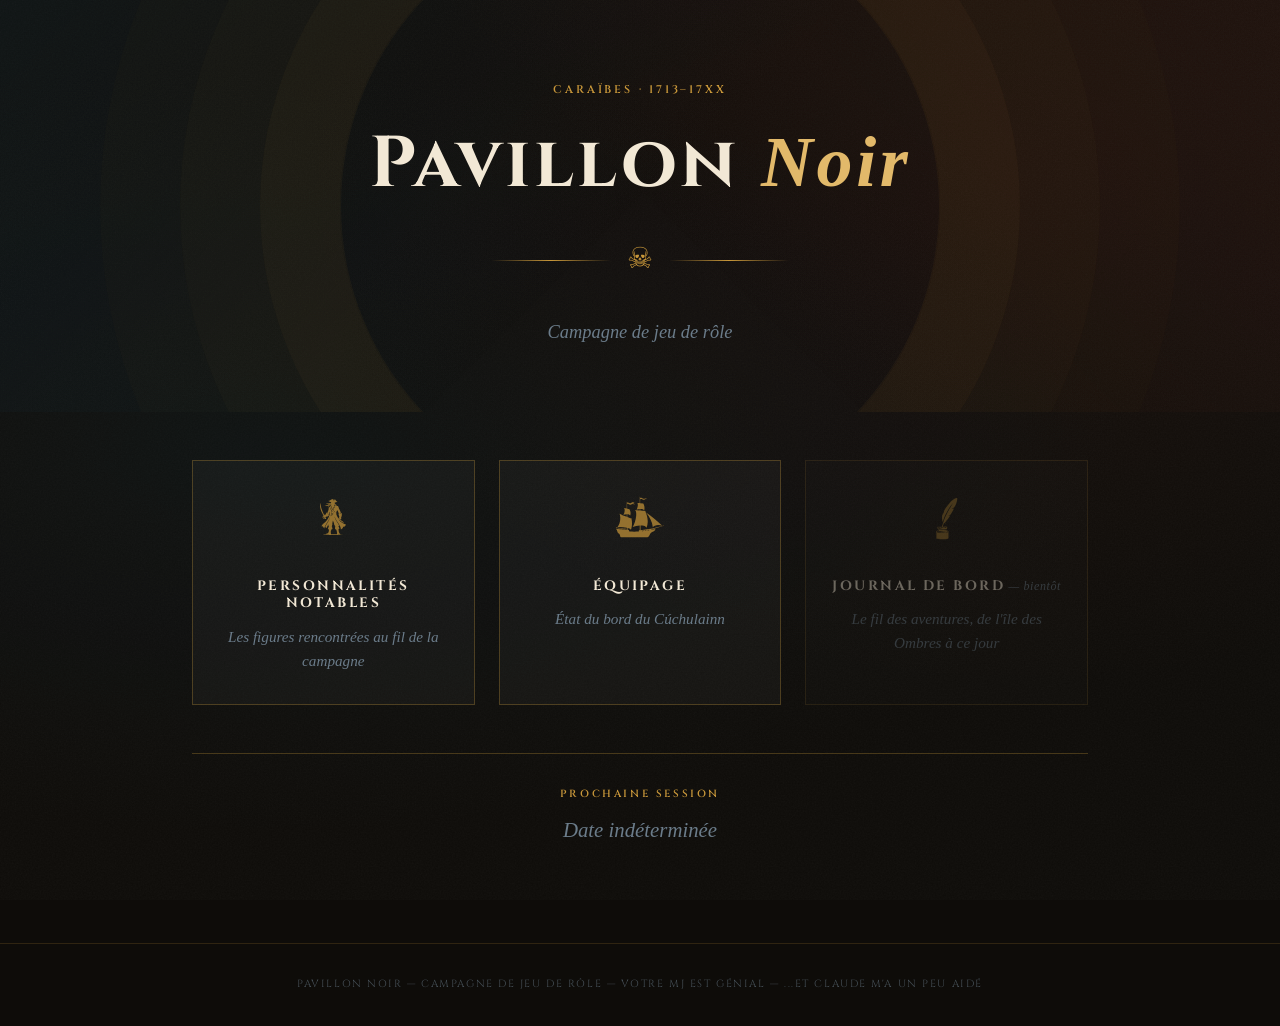
==== index.html @ 2e4e8ebe "Update index.html icons" ====
<!DOCTYPE html>
<html lang="fr">
<head>
  <meta charset="UTF-8">
  <meta name="viewport" content="width=device-width, initial-scale=1.0">
  <title>Pavillon Noir — Campagne</title>
  <meta name="description" content="Site de campagne Pavillon Noir — Caraïbes, 1713–17XX.">
  <link rel="stylesheet" href="css/style.css">
  <link rel="icon" href="data:image/svg+xml,<svg xmlns='http://www.w3.org/2000/svg' viewBox='0 0 100 100'><text y='.9em' font-size='90'>🏴‍☠️</text></svg>">
  <style>
    /* ─── Grille de navigation ───────────────────────────────── */
    main {
      padding-top: 0;
    }
    
    .accueil-section {
      max-width: 960px;
      margin: 0 auto;
      padding: 3rem 2rem 2rem;
    }

    .accueil-grid {
      display: grid;
      grid-template-columns: repeat(3, 1fr);
      gap: 1.5rem;
      margin-bottom: 3rem;
    }

    .accueil-carte {
      display: flex;
      flex-direction: column;
      align-items: center;
      text-align: center;
      padding: 2rem 1.5rem;
      background: rgba(255,255,255,0.03);
      border: 1px solid var(--border);
      text-decoration: none;
      cursor: pointer;
      transition: transform 0.25s, box-shadow 0.25s, border-color 0.25s;
      animation: fadeIn 0.5s ease both;
      position: relative;
      overflow: hidden;
    }

    .accueil-carte::before {
      content: '';
      position: absolute;
      inset: 0;
      background: linear-gradient(135deg, rgba(200,151,58,0.04) 0%, transparent 60%);
      opacity: 0;
      transition: opacity 0.25s;
      pointer-events: none;
    }

    .accueil-carte:hover::before { opacity: 1; }

    .accueil-carte:not(.accueil-carte--inactive):hover {
      transform: translateY(-4px);
      box-shadow: 0 16px 48px rgba(0,0,0,0.5), 0 0 0 1px rgba(200,151,58,0.25);
      border-color: rgba(200,151,58,0.5);
    }

    .accueil-carte--inactive {
      animation: none;
      opacity: 0.4;
      cursor: default;
      pointer-events: none;
    }

    .accueil-carte-icone {
      font-size: 1.8rem;
      margin-bottom: 1.2rem;
      color: var(--gold);
      opacity: 0.7;
    }

    .accueil-carte-titre {
      font-family: 'Cinzel', serif;
      font-size: 0.85rem;
      font-weight: 700;
      letter-spacing: 0.18em;
      text-transform: uppercase;
      color: var(--parchment);
      margin-bottom: 0.75rem;
      line-height: 1.3;
    }

    .accueil-carte-desc {
      font-family: 'IM Fell English', serif;
      font-style: italic;
      font-size: 0.95rem;
      color: var(--mist);
      line-height: 1.55;
    }

    .accueil-carte--inactive .accueil-carte-titre::after {
      content: ' — bientôt';
      font-family: 'IM Fell English', serif;
      font-weight: 400;
      font-style: italic;
      font-size: 0.75rem;
      letter-spacing: 0.05em;
      color: var(--mist);
      text-transform: none;
    }

    /* ─── Prochaine session ──────────────────────────────────── */
    .accueil-session {
      display: flex;
      flex-direction: column;
      align-items: center;
      gap: 0.5rem;
      padding: 2rem 0 4rem;
      border-top: 1px solid var(--border);
    }

    .accueil-session-label {
      font-family: 'Cinzel', serif;
      font-size: 0.65rem;
      font-weight: 600;
      letter-spacing: 0.25em;
      text-transform: uppercase;
      color: var(--gold);
    }

    .accueil-session-date {
      font-family: 'IM Fell English', serif;
      font-style: italic;
      font-size: 1.3rem;
      color: var(--mist);
    }

    /* ─── Responsive ─────────────────────────────────────────── */
    @media (max-width: 700px) {
      .accueil-grid {
        grid-template-columns: 1fr;
      }
    }
  </style>
</head>
<body>

  <main>

    <header class="hero">
      <div class="hero-content">
        <p class="hero-eyebrow">Caraïbes · 1713–17XX</p>
        <h1 class="hero-title">Pavillon <em>Noir</em></h1>
        <div class="hero-divider">
          <span class="hero-divider-icon">☠</span>
        </div>
        <p class="hero-subtitle">Campagne de jeu de rôle</p>
      </div>
    </header>

    <section class="accueil-section">

      <div class="accueil-grid">

        <a class="accueil-carte" href="pnj.html" style="animation-delay: 0.1s">
          <div class="accueil-carte-icone">
            <svg xmlns="http://www.w3.org/2000/svg" id="pirate" viewBox="0 0 1000 1402" width="34" height="48"><defs><style>.cls-1{fill:#c8973a}</style></defs>
            <path d="M864.92,954.81c7.76-10.22,13.7-20.35,15.64-33.26l-43.49-17.75c-19.44-7.94-38.05-15.44-56.71-25.29-46.72-24.67-87.22-59.43-116.98-104.18l60.55,47.71,47.27,32.71c16.42,10.19,34.64,15.66,54.89,14.25-6.96-12.06-16.22-21.24-27.29-28.95l-65.25-45.51-28.06-22.01-18.4-15.68c3.92-7.15,1.83-18.28,6.72-21.25.52-.32,2.78.35,2.98.92l2.29,6.43-3.96,14.21,21.39,17.61c2.75-3.09,6.2-2.98,9.41-3.47l6.7-6.1,11.57-18.78c1.36-2.21-.1-6.31-.5-9.03l-4.47-30.32c3.29-.32,7.16-2.35,7.12-5.02l-.22-16.69,12.84-6.01-1.35-16.61c-.31-22.51,2.54-44.36,7.31-66.28-4.14-3.05-9.35-4.55-14.67-4.79-23.26-1.08-44.78,5.6-66.14,15.26,8.27-6.44,17.42-11.15,27.14-15.1l19.03-5.14-2.55-20.58c-1.13-9.14-13.99-16.14-11.87-28.59,2.48-14.59-15.15-20.52-22.03-47.98-4.01-16-10.53-21-17.85-33.12-3.21-23.01-11.1-44.05-23.89-63.3l1.85-5.77c.37-1.15.32-3.95-.43-4.85-.62-.75-2.53-1.78-3.62-2.06l-23.05-5.93-30.37-10.61,1.63-5.53,7.46,4.8c-.58-8.98-6.89-14.2-14.63-17.71,8.08-5.2,16.07-2.28,23.43,3.76-4.11-10.54-18.33-19.6-30.91-17.77-9.37,1.36-18.64-2.2-22.44-11.46l9.16,2.07c-5.81-8.86-16.96-12.81-19.88-20.6,1.51-5.97,3-10.73,1.1-16.49-.95-2.89-.95-8.93,3.19-9.53l40.19-5.89c19.78-2.89,38.72-20.29,29.65-24.41-17.98-8.18-32.05-13.95-41.49-31.38l-11.24-20.78c-7.79-14.4-23.43-19.14-24.53-13.58-2.55,12.9-4.93,32.43-18.95,33.49-3.37.25-8.86-2.63-10.76-5.47-6.37-9.58-7.65-19.92-7.98-31.4-.91-2.25-6.16-3.23-8.98-2.77-34.93,5.57-65.38,23.62-95.87,40.88-9.31,5.27-19.44,9.03-29.87,9.72-9.21.6.95,16.91,14.78,24.37,10.41,5.6,21.63,8.42,32.89,12.17l22.68,7.57c-.25,3.69-.08,6.5.37,10.3-8.08-.25-14.38,7.81-13.36,9.9l1.18,2.4-7.8,3.15c-14.85,3.31-37.59-8.49-58.66,2.61-12.3,6.48-18.95,13.46-37.83,3.5-14.5-7.65-30.07-11.52-46.72-8.73,9.07,2.21,17.26,3.75,24.37,9.04l14.39,10.69c10.11,7.51,23.58,11.3,35.49,6.07,11.84-5.2,23.03-7.08,36.27-4.68,5.71,1.04,15.56,2.7,20.04-1.68l14.33-13.99c3.46,4.23-.18,6.21-2.48,8.73-6.9,7.55-11.79,17.55-20.87,22.97-12.79,7.63-40.3-4.7-64.24,20.76-12.07,12.84-26.1,9.66-44.43,6.66-16.31-2.67-32.91-1.04-47.07,8.35,16.84-1.44,31.05,2.29,45.36,9.24l13.45,6.53c13.49,6.56,28.32,2.69,39.17-7.36l6.24-5.8c6.14-5.69,14.66-8.92,22.85-10.15-10.9,9.17-17.69,20.51-20.04,34.01-2.69,15.41-9.81,28.12-23.06,38.16,13.97-4.46,25.96-14.09,32.92-27.08,3.8-7.09,6.32-14.68,10.97-21.24,10.66-15.07,34.24-16.48,44.3-29.64l11.68-15.28c4.73-.43,8.1-2.74,12.19-6.99-.82,5.32-1.52,9.71-.91,14.95l14.66-6.42-16.05,12.35-22.92,20.06c7.65.28,13.96.03,20.34,4.79l8.71-15.86c.17,9.3-6.88,14.06-.41,24.83,3.11,5.17,7.46,10.74,9.13,16.64,4.43,15.74,9.09,30.61,15.26,45.51l3.74-2.37,13.03,21.03c1.37,2.21,3.6,4.65,5.63,6.53,10.41-25.56,21.86-48.48,34.33-72.2,6.96-13.24,11.31-27.26,14.12-41.97,1.07-5.58-.65-11.46-.96-17.3l4.83,5.42c.87-3.9.43-6.71-.84-10.84,6.59,4.92,11.45,11.27,16.07,18.05l14.01,20.6-11.6-4.08c-4.4-1.55-8.96-1.09-11.84,2.99l-18,25.44,17.07,18.74c-14,11.2-28.42,22.77-38.44,38.39-3.88,14.31-3.66,30.91-3.4,45.43l31.23,34.37c11.29,12.42,22.57,24.3,31.94,38.85-28.7-22.25-52.11-48.81-73.78-76.67,2.11-2,3.96-4.49,3.24-5.81-.92-1.7-2.72-2.92-4.71-3.46l-33.45,26.08,20.72,28.47-5.9-4.58-25.67,48.18c-1.17,2.19-1.48,4.51-3.84,6.32,7.1-24.94,13.17-50.06,12.89-76.26l-5.19,3.32-27.49-38.18c1.81-2.94,3.8-4.79,7.04-7.28l-15.37-19.28-3.51-6.39c-7.72-14.72-13.63-29.84-16.97-47.12l-22.92,9.61c-1.21,3.51-.04,8.28.89,11.65-5.31,16.62-10.27,33.43-8.85,50.84.4,5.02.57,8.87-2.52,13.04-7.38,9.93-4.93,24-10.57,36.35-2.9,6.37-7.29,10.94-11.54,16.92l2.27,14.14-10.15,6.22c-.13,4.88-2.29,7.96-5.33,11.51,14.21,11,24.66,27.55,31.66,44.02l-21.61-26.6c-6.45-7.95-23.65-22.3-29.52-20.18-.91.34-1.84,2.16-2.3,3.33l-11.66,30.33c-4.61,12-12.79,21.09-22.31,29.85-2.22,2.05-.46,6.64,1.82,9.56l-8.19,2.76c-3.74,1.26-5.4,3.82-4.2,8.37.05.74-3.49-.81-3.07-1.66,3.5-5.71,5.38-14.46.59-20.49-2.35-2.97-6-4.73-9.63-4.01-2.64.53-7.3,3.85-6.39,7.1.42,1.5,2.79,4.82,2.37,6.3-.98,3.43-4.49,6.34-7.49,7.22-31.24-60.39-58.47-121.46-78.37-185.98-11.13-36.1-19.08-72.11-22.96-109.74-2.28-22.21-1.82-42.76-1.02-65.68-25.31,51.85-24.38,104.42-11.84,159.39,9.84,43.14,32.85,101.23,53.29,140.57l39.7,76.44c-1.38,1.57-3.09,3.31-4.77,4.4-24.46,15.75-29.21,49.09-9.85,71.08,14.84,16.87,41.17,18.66,62.26,9.28-.47,3.64-.43,8.44,1.22,10.9,1.45,2.17,5.17,4.41,8.35,4.66,11.74.93,20.81-8.82,19.2-20.11-.83-5.75-4.98-8.21-10.58-8.41l-10.01-17.82c7.87-5.97,11.71-12.89,14.28-21.36l6.73-2.77,11.19-4.6,3.58,1.65c4.29,3.35,7.81,5.71,13.27,8.02l9.65-8.15c13.48-11.38,28.42-19.91,44.34-27.71.38-1.86.75-5.51.14-7.26l-9.85-27.82,10.2-9.45,2.42-8.28c2.91-1.34,6.99-2.87,8.4-5.7.99-1.99-.13-6.76-.48-9.3,5.66-1.94,7.98-5.18,8.03-10.26l.1-10.39,10.85-21.28,1.21,1.53,2.58,26.46-3.5,13.59c-2.89.75-5.5,1.74-7.34,3.25-.34,13.04-1.9,24.79-5.78,37.36-.42,1.37,1.94,3.84,3.86,4.91-4.86,7.48-8.29,14.98-11.33,23.41-7.64,21.2-14.15,42.05-23.31,62.61-17.21,38.64-40.66,72.5-70.25,102.53-18.6,18.87-38.16,35.36-58.36,52.61-33.8,28.84-62.84,62.07-83.67,101.96,16.09-8.03,32.48-7.64,45.12,3.21l9.07,7.79c6.46,12.4,13.41,23.94,21.94,35.1l13.84,14.87c4.79-43.05,27.67-86.11,50.22-121.42l31.58-49.48c15.32-23.99,29.76-47.53,42.88-72.86,11.87-22.92,21.5-45.84,31.36-69.65l20.84-50.33-11.83,41.51c-11.78,37.98-26.4,74.32-45.39,109.28l-33.68,56.3-34.82,57.18c-10.33,16.97-18.04,34.78-24.9,53.86l20.07,10.44c9.52,4.95,18.66,10.16,30,11.01,5.26-21.32,11.96-41.45,22.82-60.28l22.3-38.69.99-1.62c.19-.31,1.32-.04,1.17.29-.14.33-.9,1.9-.88,2.26l.94,17.42c.59,11.03-6.98,21.27-.13,28.48l11.02,11.6.64,7.21c.03.38.57,1.91.75,2.24.26.51-5.97-1.27-10.7,1.78-1.06.67-1.63,4.06-1.81,5.41-2.78,20.42-8.47,39.25-16.9,59.11,7.76,5.29,17.09,8.22,26.98,10.72l.77,17.5,2.33,19.09c1.48,12.18-9.63,15.24-7.77,20.39,1.51,4.19,3.82,7.69,5.84,10.98l-8.48,9.18c-1.82,1.97.13,7.95,1.4,10.51l-15.11,16.28-12.52,12.46c-14.78,14.71-46.83-.07-44.21,25.82l-4.68,6.41c-32.01,1.63-63.82,2.11-96.37,6.07,45.62,3.86,90.9,5.49,136.9,5.98l78.73.83-26.91,1.84c-1.89.11-2.01.76-.07,1.31l29.42,1.04,192.94.03,35.64-1.43c.1.06.16.09.18.1-.17-.14-1.26-.87-1.67-1.14-4.94.09-8.86.39-13.74-1.04,58.86-.96,117.69-1.94,176.7-7.25l-59.02-4.13-30.5-1.31c-1.92-.08-4.23-4.09-4.03-6.05,1.92-18.17-16.97-17.6-20.69-22.98-6.91-10.01-12.44-20.01-17.52-30.99,4.67-11.01,1.05-13.35-6.22-20.35-3.4-3.28,3.77-8.35,5.16-16.59l-9.64-14.18.32-47.78c9.43-3.83,18.43-7.54,26.17-14.41-11.63-20.56-21.11-40.93-26.78-63.74-8.01-3.33-14.97,2.08-12.2-5.05l5.49-14.17c.57-1.47-.21-5.08-.37-6.89,4.56,4.04,8.38,9.74,11.77,14.99l21.19-1.26-33.09-58.83-41.83-66.13c-22.35-35.33-41.53-71.65-57.25-110.41l-14.08-39.2c12.53,26.26,24.61,51.81,38.85,77.37,18.87,33.86,39.92,65.3,60.84,97.93l49.93,77.91c22.55,39.58,37.83,80.47,38.35,127.11,23.5-15.53,44.51-33.53,63.6-52.99l-6.57-23.82,15.26-2.98c9.55-1.87,18.58-4.66,27.37-8.99l5.25,4.34c10.09-7.36,18.54-15.38,25.4-25.45l-5.93-6.99c.03-.25.2-1.2.25-1.47l8.85,4.2ZM226.05,734.41c-10.13-6.87-17.58-20.09-16.47-33.51.72-8.64,4.42-16.76,12.09-20.39-2.31,4.25-4.76,8.33-3.59,13.05.74,3,4.52,5.41,7.34,6.63l.47,9.8c.1,2.41,5.93,4.62,8.31,5.33,1.13,11.93,10.35,7.02,11.13,12.88.37,2.72,3.38,4.94,6.09,4.32l9.29-2.13,3.88,7.16c-12.7,5.67-26.76,4.84-38.54-3.14ZM510.89,572.22l5.07,17.82c-1.13.21-3.54.55-3.77-.08l-.99-2.79-6.8-22.49c2.58,1.87,5.75,4.95,6.49,7.54ZM457.04,584.29c13.27-1.61,25.43-1.8,38.54-1.82,3.77,0,6.39,1.48,6.78,5.59l7.89,2.06-8.7.97-.23,45.11c-.01,1.61-2.44,3.73-3.63,3.73l-38.3.05c-1.39,0-4.11-2.5-4.06-4.03l1.71-51.66ZM421.35,675.93l12.2-38.03c.16-.51.58-1.94,1.01-1.97l3.66-.23-1.96,9.54,18.33.34,33.92-.35-17.77,5.01-42.42,10.09c-1.98,5.62-3.56,10.88-6.97,15.6ZM551.74,946.64l.67,16.89c3.19,5.39,9.25,8.59,14.28,11.98l3.99,11.05c-3.45.95-7.28,2.25-9.98,4.41,1.88,22.76.55,43.98-2.76,67.15,10.07,3.88,20.25,5.15,31.68,5.67l7.26,23.32c.96,3.07,1.37,3.3,3.77,5.44,3.9,3.48,8.09,9.67,9.7,14.89,1.75,5.68-.72,11-1.65,16.64,2.19,3.19,6.26,6.26,9.64,8.7l-3.99,13.26,6.15,9.66-1.8,15.85c-.81,7.17.66,13.32,2.16,20.4l.38,15.84-64.77-1.05-73.43.04-44.14.6-.52-16.27c-.22-7.12,1.76-13.46.11-20.57l-4.14-17.79c7.39-10.39-8.16-15-.06-19.39,8.3-4.5,1.42-11.41,2.04-17.68.77-7.73,4.1-13.6,7.27-20.21,4.62-9.58,6.5-20.1,9.13-30.34,11.81-2.11,22.63-4.99,33.04-10.79-6.19-21.83-11.82-42.61-13.72-65.21-2.85-1.72-6.03-2.4-9.99-2.84-1.1-9.77,13.37-14.02,11.1-23.32l-3.64-14.88,11.14-17.52c4.86-7.63-2.65-29.14-.35-40.52l13.69-67.86,4.04-19.95,30.86,84.82c4.56,12.55-.28,35.79,8.92,45.25l13.92,14.33ZM603.21,631.78c-3.85-11.01-4.18-22.72-2.84-34.74-1.88-2.34-4.92-4.03-7.85-5.34,7.59-10.37.32-21.22,6.04-32.7,9.77-19.56,17.43-38.77,24.2-60.53l10.81,18.36c3.44,5.85,7.01,11.32,11.41,16.54,3.87,4.6,6.19,10.38,6.1,16.67-.25,17.34,15.53,13.85,12.46,24.67-2.38,8.41.49,13.9,4.48,20.58,2.9,4.87,4.1,11.94,6.13,17.29-5.79,3.95-10.44,8.06-13.92,14.18l7.37,14.9c6.35,12.84,10.13,25.61,11.07,40.06.26,3.89,5.92,5.42,9.81,5.11l-1.34,8.27c-.29,1.81.96,4.02,3.3,5.3l-13.91,18.92.23,14.52c-3.09,9-3.5,16.91-4.6,26.56-4.19-2.51-4.75-10.69-3.16-19.18l-26.58-23.5-3.72-9.09c-14.93-26.55-27.11-52.27-35.49-76.85Z" class="cls-1"/>
            <path d="M490.88,480.38l-17.59-26.1-14.16,10.66c-.71-1.05-1.55-2.5-2.41-2.92s-2.98.64-3.76,1.19c-.71.51.35,4.31,1.13,5.11l-13.56,11.67,4.68,7.41,8.54,12.78.06.09,4.28,5.72,13.6-10.62c-1-2.11-1.52-5.42-.24-6.7.95-.95,3.87,1.33,5.22,2.95l14.22-11.23h-.01ZM459.03,475.6l-4.49-7.16c3.97-.62,7.23.16,8.06,4.84l-3.57,2.32Z" class="cls-1"/>
            <path d="M467.71,448.34l-28.8,22.27c-12.72-23.5-27.36-51.27-30.65-78.75l26.6-13.69c3.21,2.6,6.76,6.12,7.57,9.72l4.81,21.28,20.47,39.17Z" class="cls-1"/>
            <path d="M492.69,631.78h-29.27s-.81-17.87-.81-17.87l8.03-2.96c-2.94-1.93-3.88-2.05-7.47-2.57l.6-16.63c10.02-1.67,19.17-1.96,29.56-.58l.24,15.72-7.3,3.21c2.11,2.16,3.57,2.78,7.08,3.43l-.66,18.25Z" class="cls-1"/>
            </svg>
          </div>
          <div class="accueil-carte-titre">Personnalités notables</div>
          <p class="accueil-carte-desc">Les figures rencontrées au fil de la campagne</p>
        </a>

        <a class="accueil-carte" href="equipage.html" style="animation-delay: 0.2s">
          <div class="accueil-carte-icone">
            <svg xmlns="http://www.w3.org/2000/svg" id="ship" viewBox="0 0 1402 1122" width="60" height="48"><defs><style>.cls-1{fill:#c8973a}</style></defs>
            <path d="M258.76,1035.33c-11.01,0-17.43-8.9-19.02-18.52-5.53-33.5-14.35-64.46-46.58-78.67-8.8-3.88-12.57-11.14-15.58-19.54l-22.9-63.77-7.06-3.8c-3.87-2.08-7.69-5.6-4.92-10.49l12.78-.68-6.42-22.52c-5.52.09-9.7-1.28-12.27-5.27v-3.34c1.45-.62,5.2-1.34,7.27-1.09l100.23,11.78,131.08,16.15c1.97.24,4.04.68,5.09,1.2s1.29,4.28.26,4.68l-6.26,2.03,4.1,13.62,14.67.74.05-47c-71.25-15.59-143.62-21.55-216.59-17.1,37.73-47.81,56.73-110.47,61.92-171.41,3.28-33.28,2.26-66.19-4.45-98.95l-6.59-24.76-5.82-5.45c-1.36-1.27-1.86-4.58-.32-6.45l12.68,6.52c18.78,9.65,37.7,16.93,57.57,24.46l100.35,38.17-.08-61.68c-27.32-.82-53.28,5.23-79.53,14.6,24.03-42.78,42.5-103.67,22.61-148.95-3.61-1-7.85-2.43-6.81-7.29l62.51,11.39-.06-55.06,1.96-102.48c.02-1.26,2.82-3.64,3.9-3.13.86.41,2.43,2.48,2.46,3.51l.6,16.12c12.9-2.55,24.99-.09,36.19,6.03,21.2,11.57,44.68,11.53,64.08-3.43,24.58-18.96,59.52-24.27,83.17-4.09-22.9-5.36-47.69,1.15-62.86,19.24,25.77-.58,48.54,8.13,62.84,28.25-16.5-7.53-32.81-12.11-50.66-11.75-14.38.29-27.28,5.52-39.93,11.07-19.63,8.62-39.28,4.39-55.75-7.35-11.29-8.05-25.18-9.05-37.51-2.88l.43,74.52,1.31,33.83,53.67,10.61c27.41,43.17,35.76,102.03,18.13,150.18-8.61-12.2-18.51-20.08-31.29-25.53-12.3-4.49-24.58-6.57-38.21-7.45-.15,22.86.43,44.33,1.53,66.8l88.97,33.12,18.81,6.69,3.82,1.39c.68.25.08,3.8-.58,4.1-2.6,1.18-8.01.35-12.15-1.09,13.98,75.31,16.68,142.97-2.88,216.67l-11.63,34.8c-16.85-22.59-51.58-34.69-78.71-41.23l.83,44.14,28.61,2.52c2.6,14.01,7.16,26.65,13.47,38.23,72.02,4.36,145.08,4.34,219.04.53,1.97-5.47,3.11-11.24,2.7-16.74l-.82-10.92,20.19-2.34.36-110.71c-55.56,3.14-110.81,15.38-164.3,34.11,43.78-76.12,70.9-166.24,80.09-252.93,4.56-42.98,4.82-96.37-13.67-134.55l-14.47-2.03c-1.15-.16-3.65-3.07-2.86-3.73l3.59-2.99,44.18,3.49,67.44,5.2.13-34.14c-26.32,1.43-49.99,8.09-73.71,16.51,18.78-38.88,32.28-78.5,28.98-120.11-1.51-10.21-2.48-20.86-7.86-29.52-1.29-2.07-3.26-3.28-4.5-6.78l57.14,3.92.52-143.62c0-1.63,1.38-5.25,2.11-6.31h3.04c.44,1.42,2.03,5.01,2.07,6.93l.45,21.02c26.68-7.8,42.59-7.03,61.67,12,9.05,9.02,23.75,10.82,35.85,9.24l19.61-4.52c16.7-3.84,33.31-6.82,49.71-2.98-12.88,1.11-24.12,4.08-34.87,10.38l-24.22,14.2c-15.77,9.24-34.96,7.88-50.08-1.82-17.11-13.19-40.05-13.15-57.31-.49l1.31,87.1,72.83,8.68,14.67,27.58c11.11,28.05,16.16,57.73,14.2,87.95-1.02,15.72-3.28,30.53-9.52,44.88-7.96-11.94-17.14-18.84-29.1-24.42-18.91-8.24-39.82-11.24-60.78-10.2l.75,35.8,55.79,5.25,71.21,7.17c2.09.21,4.21,2.54,3.86,4.34-.28,1.43-2.93,2.71-4.54,2.66l-12.04-.4,14.66,31.71c25.49,59.88,40.71,123.17,44.21,188.32l.19,36.46c-1.88,44.35-9.28,87.99-27.79,129.24-7.09-14.11-16.3-22.93-27.89-31.02-11.53-7.15-23.94-11.97-37.25-15.72-24.87-5.94-49.38-8.36-75.26-7l.79,47.36.79,62.93,77.73-8.94,73.99-10.09,86.26-13.12,37.19-10.01,270.65-70.08c1.66-.43,4.59.5,4.77,1.67s-1.22,3.37-2.32,4.09l-48.88,13.96-91.23,27.02-165.91,53.33c-1.88,1.5-.76,7.25,1.28,8.13,33.99-3.11,66.96-10.36,100.62-22.24-.39,22.26-13.03,42.12-33.14,51.55l-28.21,10.5c-22.36,8.32-40.84,22.55-53.79,42.62l-21.85,38.44c-11.36,19.98-25.11,43.12-47.53,49.24l-615.48-.03ZM189.16,842.5l-4.22-21.44-30.37-2.96,6.19,22.63,28.4,1.77ZM223.75,845.33l-3.96-20.52-29.87-3.01,4.83,21.73,29,1.8ZM257.82,848.04l-3.49-19.19-29.53-3,3.66,20.16,29.36,2.03ZM290.19,850.61l-2.66-17.82-27.99-3.27,3.08,19.34,27.56,1.75ZM319.98,852.6l-2.54-16.49-25.41-2.56,2.46,17.43,25.5,1.62ZM345.63,854.63l-2.1-15.39-21.42-2.35,2.05,16.1,21.48,1.64ZM372.97,856.3l-3.44-14.65-21.75-1.74,2.34,15.09,22.85,1.31ZM881.14,874.9l35.12-5.53c3.18-.77,2.37-10.46-.72-10.73l-36.14,5.27c-1.7,3.36-1.09,8.9,1.73,10.99ZM851.81,879.31c2.95-1.48,1.86-10.74-.81-10.53l-35.98,4.59c-3.2,1.06-2.13,9.99,1.21,10.62l35.58-4.68ZM786.87,888.5c1.84-3.83,1.65-8.12-.54-11.48l-37.6,4.45c-1.87,3.07-1.22,8.98,1.52,10.81l36.62-3.78Z" class="cls-1"/>
            <path d="M1217.68,766.07c-25.29-6.32-47.65-13.57-72.99-15.18-33.69-2.14-66.6,2.16-97.18,16.05-17.69,8.04-33.25,17.97-46.43,33.18-12.59-127.45-82.48-247.31-164.13-347.63l20.92,14.06c61.95,41.61,120.21,87.64,178.3,134.76,46.22,37.49,90.45,76.37,133.54,116.99l18.75,17.68c9.64,9.49,19.88,17.3,29.2,30.09Z" class="cls-1"/>
            </svg>
          </div>
          <div class="accueil-carte-titre">Équipage</div>
          <p class="accueil-carte-desc">État du bord du Cúchulainn</p>
        </a>

        <div class="accueil-carte accueil-carte--inactive" style="animation-delay: 0.3s">
          <div class="accueil-carte-icone">
            <svg xmlns="http://www.w3.org/2000/svg" id="inkwell" viewBox="0 0 1055 1491" width="34" height="48"><defs><style>.cls-1{fill:#c8973a}</style></defs>
            <path d="M845.91,167.59c-.59-5.28-3.91-10.96-9.24-12.23l.09-.11c-18.77-4.16-47.46,9.14-65.45,19.3-61.58,34.78-119.62,90.14-167.37,142.57-44.81,49.21-85.83,100.94-122.14,156.65-15.59,23.92-41.4,67.6-48.37,92.62-3.91,14.04-4.33,28.63-3.04,43.08l3.96,44.68c-8.79-17.99-13.02-36.64-17.95-56.56-15.1,34.33-27.69,68.59-37.88,103.85,0,.01,0,.03,0,.04-16.94,86.17,8,170.71,17.3,197.79,24.38-78.04,55.2-166.38,87.09-231.27l-20.98,42.39c7.51-15.62,15.08-30.9,22.67-45.81,52.2-102.51,105.35-187.65,147.36-249.49l83.12-105.46c-1.36,2.64-2.96,5.1-4.87,7.83-131.96,211.53-240.63,410.55-294.98,580.37-5.01,15.5-34.14,105.52-59.04,181.7l33.1.76c7.68-29.33,25.46-94.84,44.02-146.27,44.71-5.88,67.41,25.04,67.41,25.04-13.81-24.55-38.05-32.17-56.24-34.2,37.07-19.82,76.75-52.29,78.51-53.74.02-.02.03-.03.04-.04-18.02,6.15-34.55,11.63-53.25,15.84-1.58-.16-.73-1.82.87-1.91,23.78-15.18,47.62-30.62,66.65-51.68,17.26-19.1,31.23-39.87,45.57-61.17,15.35-22.78,28.96-45.69,42.44-69.48-22.15,4.09-41.49,9.29-62.98,10.9,28.27-13.29,54.97-25.62,79.68-43.67l34.65-61.71c23.8-42.36,44.97-84.91,65.61-130.3-24.63,4.93-48.31,8.77-73.9,8.84l37.5-13.01c18.13-7.75,34.28-17.42,49.17-30.25,10.47-15,19.34-29.75,27.79-46.03,31.09-60.55,57.61-141.46,63.78-209.03l.5-10.11-1.19-10.73Z" class="cls-1"/>
            <path d="M554.65,1175.77l-35.79-13.25c-4.18-1.55-9.14-4.57-9.36-9.4l-.75-15.67c-.02-.57-.39-2.28-.91-2.35l-2.43-.31c-14.05,5.72-28.22,8.71-43.49,10.73l-75.99,3.78c-7.15.1-14.28.08-21.38-.09-13.36-.3-26.63-1.08-39.82-2.39-23.3-2.31-46.34-6.27-69.07-12.15l-1.34,18.12c-.38,5.08-3.67,9.92-8.65,11.38l-19.31,5.69c-16,4.71-37.4,13-37.47,30.66l-.33,191.93c-.02,4.85.93,8.9,4.05,12.52,6.17,7.18,14.08,11.88,23.44,14.65,31.99,9.44,64.31,14.34,97.68,17.45,39.28,3.65,77.36,3.86,116.71,1.11,40.7-2.84,80.46-7.26,120.16-18.36,14.71-4.11,23.36-16.59,23.28-31.4l-.48-183.82c-.07-13.08-6.88-24.43-18.75-28.83ZM551.81,1215.39c-13.74,6.35-27.5,11.07-42.46,14.54-32.24,7.49-64.1,11.63-97.37,12.75-28.1.95-55.03.82-83.09-1.03-32.4-2.14-63.49-8.36-94.45-17.56l-16.68-6.19c-1.15-.43-4.29-.18-5.28.04l.75,28.58.21,140.46c.02,3.68,2.67,7.7,6.16,9.06,21.5,8.36,43.22,14.77,66.2,17.64,8.77,1.09,16.84,2.26,24.47,6.51-15.37.6-29.42-1.61-44.34-3.62-18.85-2.55-36.83-7.01-53.82-15.01-6.42-3.02-8.8-7.84-8.72-14.65l.36-128.42,2.3-42.97c.44-8.33-.7-19.7,10.93-24l29.93-11.06c15.36-5.67,19.29-13.86,24.51-30.03,2.6.81,6.64,2.94,8.47,5.18l-1.9,13.97c-.47,3.41,1.22,6.35,4.67,7.37,40.04,18.22,126.05,24.47,214.83,24.7-90.08,26.12-260.82-12.31-267.79,4.78,5.35,4.06,10.97,6.33,17.46,8.02,27.97,7.28,55.85,11.36,84.8,14.22,20.04,1.99,38.98,3.7,59.07,2.08l78.89-6.33c26.07-2.09,50.75-9.67,73.89-21.15,1.27-1.08-.9-5.57-2.37-6.26l-35.43-16.57c-14.64-6.85-19.52-19.13-15.64-34.31l4.41,15.61c7.48,17.19,30.9,16.17,52.26,29.59,5.3,3.34,9,8.08,9.91,14.24.6,4.06-1.34,8.06-5.14,9.82Z" class="cls-1"/>
            <path d="M238.07,1113.56c9.04,5.03,18.56,8.62,28.97,11.05,19.94,4.65,40.54,7.85,61.4,9.79,14.68,1.37,29.47,2.11,44.25,2.3,21.86.27,43.66-.68,64.92-2.65,26.56-2.46,52.22-6.54,77.58-14.25,8.39-2.55,15.99-10.12,16.32-18.55l1.09-27.7c.38-9.59-3.38-17.8-12.27-22.64-15.84-8.61-33.23-13.86-51.48-16.28-19.6-2.6-38.44-4.13-56.1-4.91l-3.67,13.02c17.89.92,35.66,2.58,53.88,4.73,15.44,1.25,34.91,3.53,44.98,12.91,3.02,2.82,3.13,7.58.23,10.33-5.19,4.93-11.58,7.54-18.57,9.48-20.54,5.72-41.07,8.64-62.58,9l-31.2.52-28.84.49c-8.5.14-16.88-.06-25.19-.55-19.53-1.15-38.68-3.91-58.14-7.71-14.17-2.76-41.59-8.02-33.98-20.04,1.61-2.53,5.66-6.79,9.29-6.57l15.63-3.79c29.29-5.29,55.95-8.14,81.39-9.16l3.89-12.89c-48.06,1.66-79.01,7.88-79.01,7.88-14.06,1.93-27.57,6.35-39.59,13.15-8.09,4.58-10.93,12.16-11.07,20.94l-.39,26.02c-.11,6.79,2.08,12.63,8.26,16.08ZM244.15,1080.29c34.02,22.18,129.69,20.94,129.69,20.94,28.1,13.8-108.82,11.18-121.47,5.12s-8.22-26.06-8.22-26.06Z" class="cls-1"/>
            <path d="M344.89,1079.27l3.93-13.18,3.51-11.64c-42.52,2.62-73.74,8.5-73.74,8.5-19.48,4.09,16.09,12.76,66.3,16.32Z" class="cls-1"/>
            <path d="M484,1062.95c-24.92-6.1-51.94-8.8-77.94-9.51l-7.71,27.3c7.5-.12,15.02-.39,22.47-.85,80.83-4.94,63.18-16.94,63.18-16.94Z" class="cls-1"/>
            </svg>
          </div>
          <div class="accueil-carte-titre">Journal de bord</div>
          <p class="accueil-carte-desc">Le fil des aventures, de l'île des Ombres à ce jour</p>
        </div>

      </div>

      <div class="accueil-session">
        <span class="accueil-session-label">Prochaine session</span>
        <span class="accueil-session-date">Date indéterminée</span>
      </div>

    </section>

  </main>

  <footer>
    <p>Pavillon Noir &mdash; Campagne de jeu de rôle &mdash; Votre MJ est génial &mdash; ...et Claude m'a un peu aidé</p>
  </footer>

  <script src="js/audio.js"></script>
  <script>audioInit(null);</script>
  <script src="js/mobile-nav.js"></script>

</body>
</html>
---- css/style.css ----
@import url('https://fonts.googleapis.com/css2?family=Cinzel:wght@400;600;700&family=IM+Fell+English:ital@0;1&family=Crimson+Text:ital,wght@0,400;0,600;1,400&display=swap');

/* ─── Variables ─────────────────────────────────────────────── */
:root {
  --ink:        #0e0c09;
  --parchment:  #f2e8d5;
  --parchment2: #e8d9bc;
  --gold:       #c8973a;
  --gold-light: #e2b96a;
  --rust:       #8b3a2a;
  --sea:        #1a3a4a;
  --sea-light:  #2a5a72;
  --mist:       #6b7c8a;
  --text:       #2a1f12;
  --text-light: #5a4a35;
  --border:     rgba(200, 151, 58, 0.3);
  --shadow:     rgba(14, 12, 9, 0.6);
}

/* ─── Reset & Base ──────────────────────────────────────────── */
*, *::before, *::after { box-sizing: border-box; margin: 0; padding: 0; }

html { scroll-behavior: smooth; }

body {
  background-color: var(--ink);
  color: var(--parchment);
  font-family: 'Crimson Text', Georgia, serif;
  font-size: 18px;
  line-height: 1.7;
  min-height: 100vh;
  overflow-x: hidden;
}

/* ─── Texture de fond ───────────────────────────────────────── */
body::before {
  content: '';
  position: fixed;
  inset: 0;
  background-image:
    radial-gradient(ellipse at 20% 50%, rgba(26, 58, 74, 0.15) 0%, transparent 60%),
    radial-gradient(ellipse at 80% 20%, rgba(139, 58, 42, 0.08) 0%, transparent 50%),
    url("data:image/svg+xml,%3Csvg xmlns='http://www.w3.org/2000/svg' width='400' height='400'%3E%3Cfilter id='noise'%3E%3CfeTurbulence type='fractalNoise' baseFrequency='0.65' numOctaves='3' stitchTiles='stitch'/%3E%3CfeColorMatrix type='saturate' values='0'/%3E%3C/filter%3E%3Crect width='400' height='400' filter='url(%23noise)' opacity='0.04'/%3E%3C/svg%3E");
  pointer-events: none;
  z-index: 0;
}

/* ─── Navigation ────────────────────────────────────────────── */
.site-nav {
  position: fixed;
  top: 0; left: 0; right: 0;
  z-index: 100;
  background: linear-gradient(180deg, rgba(14,12,9,0.98) 0%, rgba(14,12,9,0.85) 100%);
  border-bottom: 1px solid var(--border);
  backdrop-filter: blur(8px);
  padding: 0 2rem;
  display: flex;
  align-items: center;
  justify-content: space-between;
  height: 64px;
}

.nav-brand {
  font-family: 'Cinzel', serif;
  font-size: 1.1rem;
  font-weight: 700;
  color: var(--gold);
  letter-spacing: 0.12em;
  text-decoration: none;
  text-transform: uppercase;
}

.nav-brand span {
  color: var(--parchment);
  font-weight: 400;
}

.nav-links {
  display: flex;
  gap: 2rem;
  list-style: none;
}

.nav-links a {
  font-family: 'Cinzel', serif;
  font-size: 0.75rem;
  font-weight: 600;
  letter-spacing: 0.15em;
  text-transform: uppercase;
  color: var(--mist);
  text-decoration: none;
  transition: color 0.2s;
}

.nav-links a:hover,
.nav-links a.active { color: var(--gold-light); }

/* ─── Contenu principal ─────────────────────────────────────── */
main {
  position: relative;
  z-index: 1;
  padding-top: 64px;
}

/* ─── Hero ──────────────────────────────────────────────────── */
.hero {
  position: relative;
  min-height: 380px;
  display: flex;
  align-items: center;
  justify-content: center;
  text-align: center;
  padding: 5rem 2rem 4rem;
  overflow: hidden;
}

.hero::before {
  content: '';
  position: absolute;
  inset: 0;
  background:
    linear-gradient(135deg, rgba(26,58,74,0.2) 0%, transparent 50%),
    linear-gradient(225deg, rgba(139,58,42,0.1) 0%, transparent 50%);
}

.hero::after {
  content: '';
  position: absolute;
  top: 50%; left: 50%;
  transform: translate(-50%, -50%);
  width: 600px; height: 600px;
  border-radius: 50%;
  border: 1px solid rgba(200, 151, 58, 0.06);
  box-shadow:
    0 0 0 80px rgba(200, 151, 58, 0.03),
    0 0 0 160px rgba(200, 151, 58, 0.02),
    0 0 0 240px rgba(200, 151, 58, 0.01);
  pointer-events: none;
}

.hero-content {
  position: relative;
  z-index: 1;
  max-width: 720px;
}

.hero-eyebrow {
  font-family: 'Cinzel', serif;
  font-size: 0.7rem;
  font-weight: 600;
  letter-spacing: 0.25em;
  text-transform: uppercase;
  color: var(--gold);
  margin-bottom: 1.5rem;
  opacity: 0;
  animation: fadeUp 0.8s ease 0.2s forwards;
}

.hero-title {
  font-family: 'Cinzel', serif;
  font-size: clamp(2.5rem, 6vw, 4.5rem);
  font-weight: 700;
  color: var(--parchment);
  line-height: 1.1;
  letter-spacing: 0.05em;
  margin-bottom: 1.5rem;
  opacity: 0;
  animation: fadeUp 0.8s ease 0.4s forwards;
}

.hero-title em {
  font-style: italic;
  font-family: 'IM Fell English', serif;
  color: var(--gold-light);
}

.hero-subtitle {
  font-family: 'IM Fell English', serif;
  font-style: italic;
  font-size: 1.15rem;
  color: var(--mist);
  opacity: 0;
  animation: fadeUp 0.8s ease 0.6s forwards;
}

.hero-divider {
  display: flex;
  align-items: center;
  gap: 1rem;
  justify-content: center;
  margin: 2rem 0;
  opacity: 0;
  animation: fadeUp 0.8s ease 0.5s forwards;
}

.hero-divider::before,
.hero-divider::after {
  content: '';
  flex: 1;
  max-width: 120px;
  height: 1px;
  background: linear-gradient(90deg, transparent, var(--gold), transparent);
}

.hero-divider-icon {
  color: var(--gold);
  font-size: 1.8rem;
}

/* ─── Section ───────────────────────────────────────────────── */
.section {
  max-width: 1400px;
  margin: 0 auto;
  padding: 3rem 2rem 5rem;
}

.section-header {
  display: flex;
  align-items: baseline;
  gap: 1.5rem;
  margin-bottom: 2.5rem;
  padding-bottom: 1rem;
  border-bottom: 1px solid var(--border);
}

.section-title {
  font-family: 'Cinzel', serif;
  font-size: 1.1rem;
  font-weight: 700;
  letter-spacing: 0.15em;
  text-transform: uppercase;
  color: var(--gold);
}

.section-count {
  font-family: 'Crimson Text', serif;
  font-style: italic;
  font-size: 0.95rem;
  color: var(--mist);
}

/* ─── Modal — base commune ──────────────────────────────────── */
.modal-overlay {
  position: fixed;
  inset: 0;
  background: rgba(14,12,9,0.92);
  backdrop-filter: blur(6px);
  z-index: 200;
  display: flex;
  align-items: center;
  justify-content: center;
  padding: 2rem;
  opacity: 0;
  pointer-events: none;
  transition: opacity 0.3s;
}

.modal-overlay.open {
  opacity: 1;
  pointer-events: all;
}

.modal {
  position: relative;
  background: linear-gradient(160deg, #141009 0%, #0e0c09 100%);
  border: 1px solid var(--border);
  max-width: 800px;
  width: 100%;
  max-height: 90vh;
  overflow-y: auto;
  transform: translateY(20px);
  transition: transform 0.3s;
}

.modal-overlay.open .modal { transform: translateY(0); }

.modal-close {
  position: absolute;
  top: 1rem; right: 1rem;
  background: none;
  border: 1px solid var(--border);
  color: var(--mist);
  width: 32px; height: 32px;
  display: flex; align-items: center; justify-content: center;
  cursor: pointer;
  font-size: 1rem;
  transition: all 0.2s;
  z-index: 10;
}

.modal-close:hover { border-color: var(--gold); color: var(--gold); }

/* ─── Footer ────────────────────────────────────────────────── */
footer {
  position: relative;
  z-index: 1;
  border-top: 1px solid var(--border);
  padding: 2rem;
  text-align: center;
  font-family: 'Cinzel', serif;
  font-size: 0.65rem;
  letter-spacing: 0.15em;
  text-transform: uppercase;
  color: var(--mist);
  opacity: 0.6;
}

/* ─── Animations ────────────────────────────────────────────── */
@keyframes fadeUp {
  from { opacity: 0; transform: translateY(16px); }
  to   { opacity: 1; transform: translateY(0); }
}

@keyframes fadeIn {
  from { opacity: 0; }
  to   { opacity: 1; }
}

/* ─── Scrollbar ─────────────────────────────────────────────── */
::-webkit-scrollbar { width: 6px; }
::-webkit-scrollbar-track { background: var(--ink); }
::-webkit-scrollbar-thumb { background: rgba(200,151,58,0.3); border-radius: 3px; }
::-webkit-scrollbar-thumb:hover { background: rgba(200,151,58,0.5); }

/* ─── Audio — bouton mute et popup ──────────────────────────── */
.audio-mute-btn {
  background: none;
  border: none;
  cursor: pointer;
  color: var(--mist);
  width: 32px;
  height: 32px;
  padding: 4px;
  display: flex;
  align-items: center;
  justify-content: center;
  transition: color 0.2s;
  flex-shrink: 0;
}

.audio-mute-btn:hover { color: var(--gold-light); }

.audio-mute-btn svg {
  width: 18px;
  height: 18px;
}

.audio-popup {
  position: fixed;
  bottom: 2rem;
  left: 50%;
  transform: translateX(-50%) translateY(20px);
  background: linear-gradient(160deg, #141009 0%, #0e0c09 100%);
  border: 1px solid var(--border);
  padding: 1rem 1.5rem;
  display: flex;
  align-items: center;
  gap: 1.5rem;
  flex-wrap: wrap;
  justify-content: center;
  z-index: 200;
  opacity: 0;
  pointer-events: none;
  transition: opacity 0.4s ease, transform 0.4s ease;
  max-width: 520px;
  width: calc(100% - 3rem);
  box-shadow: 0 8px 32px rgba(0,0,0,0.5);
}

.audio-popup--visible {
  opacity: 1;
  transform: translateX(-50%) translateY(0);
  pointer-events: all;
}

.audio-popup-text {
  font-family: 'IM Fell English', serif;
  font-style: italic;
  font-size: 0.95rem;
  color: var(--mist);
  text-align: center;
  line-height: 1.5;
}

.audio-popup-actions {
  display: flex;
  gap: 0.6rem;
  flex-shrink: 0;
}

.audio-popup-btn {
  font-family: 'Cinzel', serif;
  font-size: 0.58rem;
  letter-spacing: 0.15em;
  text-transform: uppercase;
  padding: 0.4rem 1rem;
  cursor: pointer;
  border: 1px solid rgba(200,151,58,0.3);
  background: none;
  transition: all 0.2s;
}

.audio-popup-btn--yes {
  color: var(--gold);
  border-color: rgba(200,151,58,0.5);
}

.audio-popup-btn--yes:hover {
  background: rgba(200,151,58,0.1);
  border-color: var(--gold);
}

.audio-popup-btn--no {
  color: var(--mist);
}

.audio-popup-btn--no:hover {
  color: var(--parchment);
  border-color: rgba(200,151,58,0.3);
}

/* ─── Responsive ────────────────────────────────────────────── */
@media (max-width: 640px) {
  .site-nav { display: none; }
}

/* ─── Navigation mobile flottante ──────────────────────────── */
#mob-nav-wrapper {
  display: none;
}

@media (max-width: 640px) {
  #mob-nav-wrapper {
    display: block;
    position: fixed;
    bottom: 2rem;
    right: 1.5rem;
    z-index: 300;
    opacity: 0;
    pointer-events: none;
    transition: opacity 0.3s ease;
  }

  #mob-nav-wrapper.mob-nav--visible {
    opacity: 1;
    pointer-events: all;
  }

  /* Bouton principal */
  #mob-nav-btn {
    width: 52px;
    height: 52px;
    /* border-radius: 50%; */
    appearance: none;
    -webkit-appearance: none;
    background: transparent;
    border: none;
    outline: none;
    padding: 0;
    /* border: 1px solid var(--border); */
    color: var(--gold);
    font-size: 1.4rem;
    display: flex;
    align-items: center;
    justify-content: center;
    cursor: pointer;
    /* box-shadow: 0 4px 20px rgba(0,0,0,0.6); */
    transition: border-color 0.2s, box-shadow 0.2s;
    margin-left: auto;
  }

  /* #mob-nav-wrapper.mob-nav--open #mob-nav-btn { */
    /* border-color: var(--gold); */
    /* box-shadow: 0 4px 24px rgba(200,151,58,0.25); */
  /* } */

  /* Panneau */
  #mob-nav-panel {
    position: absolute;
    bottom: calc(100% + 0.75rem);
    right: 0;
    background: linear-gradient(160deg, #141009 0%, #0e0c09 100%);
    border: 1px solid var(--border);
    padding: 0.5rem 0;
    min-width: 180px;
    box-shadow: 0 8px 32px rgba(0,0,0,0.6);
    transform: translateY(8px);
    opacity: 0;
    pointer-events: none;
    transition: opacity 0.2s ease, transform 0.2s ease;
  }

  #mob-nav-wrapper.mob-nav--open #mob-nav-panel {
    opacity: 1;
    transform: translateY(0);
    pointer-events: all;
  }

  /* Liens du panneau */
  #mob-nav-links {
    list-style: none;
    margin: 0;
    padding: 0;
  }

  #mob-nav-links li {
    border-bottom: 1px solid rgba(200,151,58,0.08);
  }

  #mob-nav-links li:last-child {
    border-bottom: none;
  }

  #mob-nav-links a,
  #mob-nav-links button {
    display: block;
    width: 100%;
    text-align: left;
    padding: 0.75rem 1.25rem;
    font-family: 'Cinzel', serif;
    font-size: 0.75rem;
    letter-spacing: 0.15em;
    text-transform: uppercase;
    color: var(--gold);
    text-decoration: none;
    background: none;
    border: none;
    cursor: pointer;
    transition: color 0.2s;
  }

  #mob-nav-links a:hover,
  #mob-nav-links button:hover {
    color: var(--gold-light);
  }

  #mob-nav-links a.mob-nav--active {
    color: var(--mist);
    cursor: default;
    pointer-events: none;
  }

  #mob-nav-top {
    color: var(--gold) !important;
  }

  #mob-nav-links li:last-child {
    border-top: 3px double rgba(200,151,58,0.3);
  }
}
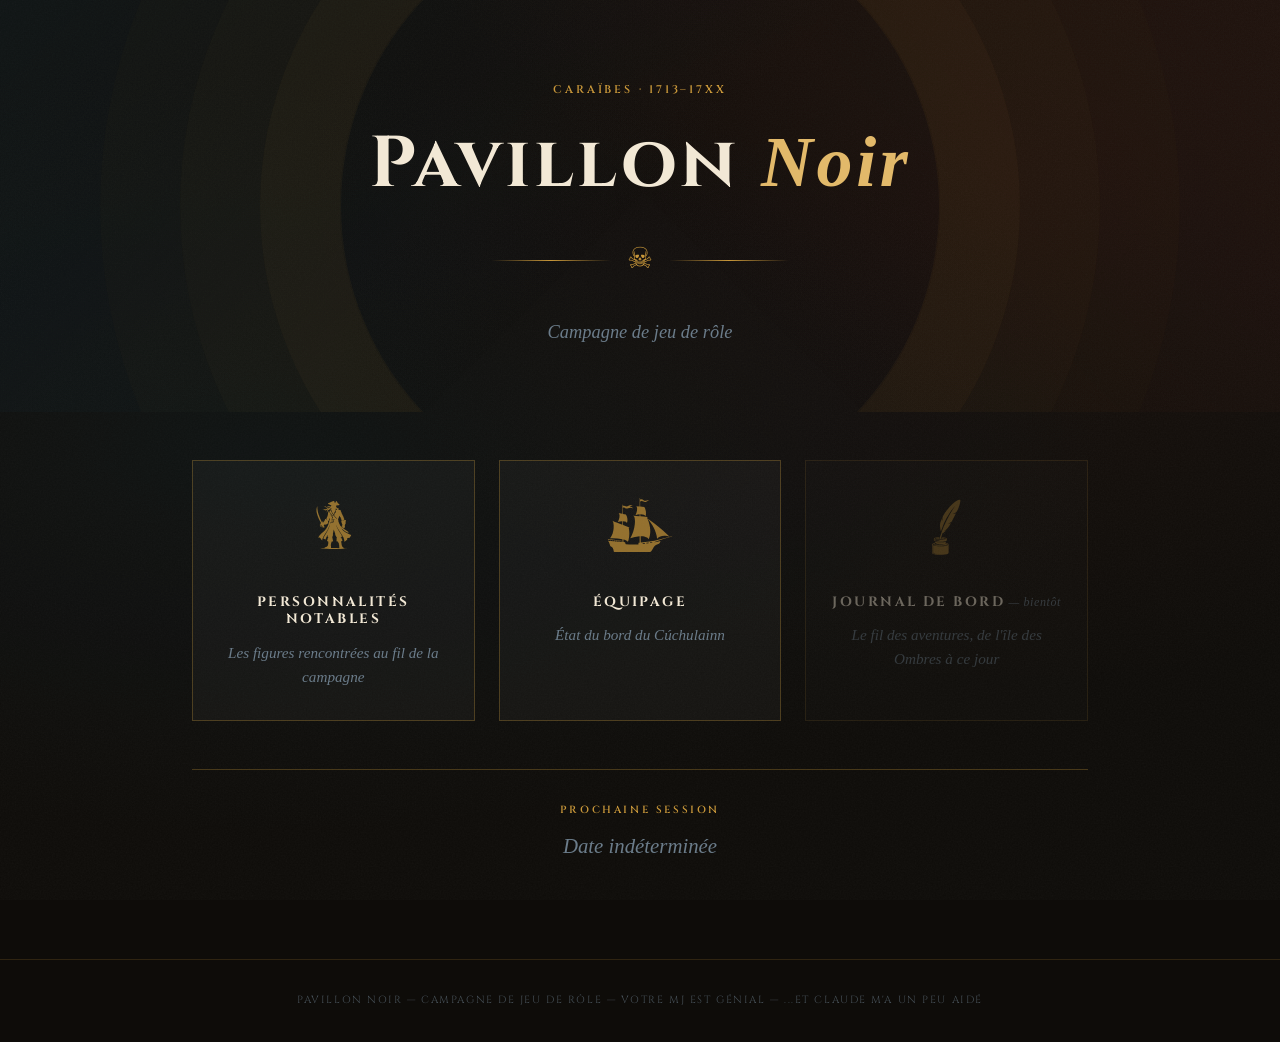
==== commit 2e6b9c07: "Add ".accueil-carte-icone svg" to index.html" ====
--- a/index.html
+++ b/index.html
@@ -74,6 +74,11 @@
       opacity: 0.7;
     }
 
+    .accueil-carte-icone svg {
+      height: 64px;
+      width: auto;
+    }
+
     .accueil-carte-titre {
       font-family: 'Cinzel', serif;
       font-size: 0.85rem;
@@ -159,7 +164,7 @@
 
         <a class="accueil-carte" href="pnj.html" style="animation-delay: 0.1s">
           <div class="accueil-carte-icone">
-            <svg xmlns="http://www.w3.org/2000/svg" id="pirate" viewBox="0 0 1000 1402" width="34" height="48"><defs><style>.cls-1{fill:#c8973a}</style></defs>
+            <svg xmlns="http://www.w3.org/2000/svg" id="pirate" viewBox="0 0 1000 1402"><defs><style>.cls-1{fill:#c8973a}</style></defs>
             <path d="M864.92,954.81c7.76-10.22,13.7-20.35,15.64-33.26l-43.49-17.75c-19.44-7.94-38.05-15.44-56.71-25.29-46.72-24.67-87.22-59.43-116.98-104.18l60.55,47.71,47.27,32.71c16.42,10.19,34.64,15.66,54.89,14.25-6.96-12.06-16.22-21.24-27.29-28.95l-65.25-45.51-28.06-22.01-18.4-15.68c3.92-7.15,1.83-18.28,6.72-21.25.52-.32,2.78.35,2.98.92l2.29,6.43-3.96,14.21,21.39,17.61c2.75-3.09,6.2-2.98,9.41-3.47l6.7-6.1,11.57-18.78c1.36-2.21-.1-6.31-.5-9.03l-4.47-30.32c3.29-.32,7.16-2.35,7.12-5.02l-.22-16.69,12.84-6.01-1.35-16.61c-.31-22.51,2.54-44.36,7.31-66.28-4.14-3.05-9.35-4.55-14.67-4.79-23.26-1.08-44.78,5.6-66.14,15.26,8.27-6.44,17.42-11.15,27.14-15.1l19.03-5.14-2.55-20.58c-1.13-9.14-13.99-16.14-11.87-28.59,2.48-14.59-15.15-20.52-22.03-47.98-4.01-16-10.53-21-17.85-33.12-3.21-23.01-11.1-44.05-23.89-63.3l1.85-5.77c.37-1.15.32-3.95-.43-4.85-.62-.75-2.53-1.78-3.62-2.06l-23.05-5.93-30.37-10.61,1.63-5.53,7.46,4.8c-.58-8.98-6.89-14.2-14.63-17.71,8.08-5.2,16.07-2.28,23.43,3.76-4.11-10.54-18.33-19.6-30.91-17.77-9.37,1.36-18.64-2.2-22.44-11.46l9.16,2.07c-5.81-8.86-16.96-12.81-19.88-20.6,1.51-5.97,3-10.73,1.1-16.49-.95-2.89-.95-8.93,3.19-9.53l40.19-5.89c19.78-2.89,38.72-20.29,29.65-24.41-17.98-8.18-32.05-13.95-41.49-31.38l-11.24-20.78c-7.79-14.4-23.43-19.14-24.53-13.58-2.55,12.9-4.93,32.43-18.95,33.49-3.37.25-8.86-2.63-10.76-5.47-6.37-9.58-7.65-19.92-7.98-31.4-.91-2.25-6.16-3.23-8.98-2.77-34.93,5.57-65.38,23.62-95.87,40.88-9.31,5.27-19.44,9.03-29.87,9.72-9.21.6.95,16.91,14.78,24.37,10.41,5.6,21.63,8.42,32.89,12.17l22.68,7.57c-.25,3.69-.08,6.5.37,10.3-8.08-.25-14.38,7.81-13.36,9.9l1.18,2.4-7.8,3.15c-14.85,3.31-37.59-8.49-58.66,2.61-12.3,6.48-18.95,13.46-37.83,3.5-14.5-7.65-30.07-11.52-46.72-8.73,9.07,2.21,17.26,3.75,24.37,9.04l14.39,10.69c10.11,7.51,23.58,11.3,35.49,6.07,11.84-5.2,23.03-7.08,36.27-4.68,5.71,1.04,15.56,2.7,20.04-1.68l14.33-13.99c3.46,4.23-.18,6.21-2.48,8.73-6.9,7.55-11.79,17.55-20.87,22.97-12.79,7.63-40.3-4.7-64.24,20.76-12.07,12.84-26.1,9.66-44.43,6.66-16.31-2.67-32.91-1.04-47.07,8.35,16.84-1.44,31.05,2.29,45.36,9.24l13.45,6.53c13.49,6.56,28.32,2.69,39.17-7.36l6.24-5.8c6.14-5.69,14.66-8.92,22.85-10.15-10.9,9.17-17.69,20.51-20.04,34.01-2.69,15.41-9.81,28.12-23.06,38.16,13.97-4.46,25.96-14.09,32.92-27.08,3.8-7.09,6.32-14.68,10.97-21.24,10.66-15.07,34.24-16.48,44.3-29.64l11.68-15.28c4.73-.43,8.1-2.74,12.19-6.99-.82,5.32-1.52,9.71-.91,14.95l14.66-6.42-16.05,12.35-22.92,20.06c7.65.28,13.96.03,20.34,4.79l8.71-15.86c.17,9.3-6.88,14.06-.41,24.83,3.11,5.17,7.46,10.74,9.13,16.64,4.43,15.74,9.09,30.61,15.26,45.51l3.74-2.37,13.03,21.03c1.37,2.21,3.6,4.65,5.63,6.53,10.41-25.56,21.86-48.48,34.33-72.2,6.96-13.24,11.31-27.26,14.12-41.97,1.07-5.58-.65-11.46-.96-17.3l4.83,5.42c.87-3.9.43-6.71-.84-10.84,6.59,4.92,11.45,11.27,16.07,18.05l14.01,20.6-11.6-4.08c-4.4-1.55-8.96-1.09-11.84,2.99l-18,25.44,17.07,18.74c-14,11.2-28.42,22.77-38.44,38.39-3.88,14.31-3.66,30.91-3.4,45.43l31.23,34.37c11.29,12.42,22.57,24.3,31.94,38.85-28.7-22.25-52.11-48.81-73.78-76.67,2.11-2,3.96-4.49,3.24-5.81-.92-1.7-2.72-2.92-4.71-3.46l-33.45,26.08,20.72,28.47-5.9-4.58-25.67,48.18c-1.17,2.19-1.48,4.51-3.84,6.32,7.1-24.94,13.17-50.06,12.89-76.26l-5.19,3.32-27.49-38.18c1.81-2.94,3.8-4.79,7.04-7.28l-15.37-19.28-3.51-6.39c-7.72-14.72-13.63-29.84-16.97-47.12l-22.92,9.61c-1.21,3.51-.04,8.28.89,11.65-5.31,16.62-10.27,33.43-8.85,50.84.4,5.02.57,8.87-2.52,13.04-7.38,9.93-4.93,24-10.57,36.35-2.9,6.37-7.29,10.94-11.54,16.92l2.27,14.14-10.15,6.22c-.13,4.88-2.29,7.96-5.33,11.51,14.21,11,24.66,27.55,31.66,44.02l-21.61-26.6c-6.45-7.95-23.65-22.3-29.52-20.18-.91.34-1.84,2.16-2.3,3.33l-11.66,30.33c-4.61,12-12.79,21.09-22.31,29.85-2.22,2.05-.46,6.64,1.82,9.56l-8.19,2.76c-3.74,1.26-5.4,3.82-4.2,8.37.05.74-3.49-.81-3.07-1.66,3.5-5.71,5.38-14.46.59-20.49-2.35-2.97-6-4.73-9.63-4.01-2.64.53-7.3,3.85-6.39,7.1.42,1.5,2.79,4.82,2.37,6.3-.98,3.43-4.49,6.34-7.49,7.22-31.24-60.39-58.47-121.46-78.37-185.98-11.13-36.1-19.08-72.11-22.96-109.74-2.28-22.21-1.82-42.76-1.02-65.68-25.31,51.85-24.38,104.42-11.84,159.39,9.84,43.14,32.85,101.23,53.29,140.57l39.7,76.44c-1.38,1.57-3.09,3.31-4.77,4.4-24.46,15.75-29.21,49.09-9.85,71.08,14.84,16.87,41.17,18.66,62.26,9.28-.47,3.64-.43,8.44,1.22,10.9,1.45,2.17,5.17,4.41,8.35,4.66,11.74.93,20.81-8.82,19.2-20.11-.83-5.75-4.98-8.21-10.58-8.41l-10.01-17.82c7.87-5.97,11.71-12.89,14.28-21.36l6.73-2.77,11.19-4.6,3.58,1.65c4.29,3.35,7.81,5.71,13.27,8.02l9.65-8.15c13.48-11.38,28.42-19.91,44.34-27.71.38-1.86.75-5.51.14-7.26l-9.85-27.82,10.2-9.45,2.42-8.28c2.91-1.34,6.99-2.87,8.4-5.7.99-1.99-.13-6.76-.48-9.3,5.66-1.94,7.98-5.18,8.03-10.26l.1-10.39,10.85-21.28,1.21,1.53,2.58,26.46-3.5,13.59c-2.89.75-5.5,1.74-7.34,3.25-.34,13.04-1.9,24.79-5.78,37.36-.42,1.37,1.94,3.84,3.86,4.91-4.86,7.48-8.29,14.98-11.33,23.41-7.64,21.2-14.15,42.05-23.31,62.61-17.21,38.64-40.66,72.5-70.25,102.53-18.6,18.87-38.16,35.36-58.36,52.61-33.8,28.84-62.84,62.07-83.67,101.96,16.09-8.03,32.48-7.64,45.12,3.21l9.07,7.79c6.46,12.4,13.41,23.94,21.94,35.1l13.84,14.87c4.79-43.05,27.67-86.11,50.22-121.42l31.58-49.48c15.32-23.99,29.76-47.53,42.88-72.86,11.87-22.92,21.5-45.84,31.36-69.65l20.84-50.33-11.83,41.51c-11.78,37.98-26.4,74.32-45.39,109.28l-33.68,56.3-34.82,57.18c-10.33,16.97-18.04,34.78-24.9,53.86l20.07,10.44c9.52,4.95,18.66,10.16,30,11.01,5.26-21.32,11.96-41.45,22.82-60.28l22.3-38.69.99-1.62c.19-.31,1.32-.04,1.17.29-.14.33-.9,1.9-.88,2.26l.94,17.42c.59,11.03-6.98,21.27-.13,28.48l11.02,11.6.64,7.21c.03.38.57,1.91.75,2.24.26.51-5.97-1.27-10.7,1.78-1.06.67-1.63,4.06-1.81,5.41-2.78,20.42-8.47,39.25-16.9,59.11,7.76,5.29,17.09,8.22,26.98,10.72l.77,17.5,2.33,19.09c1.48,12.18-9.63,15.24-7.77,20.39,1.51,4.19,3.82,7.69,5.84,10.98l-8.48,9.18c-1.82,1.97.13,7.95,1.4,10.51l-15.11,16.28-12.52,12.46c-14.78,14.71-46.83-.07-44.21,25.82l-4.68,6.41c-32.01,1.63-63.82,2.11-96.37,6.07,45.62,3.86,90.9,5.49,136.9,5.98l78.73.83-26.91,1.84c-1.89.11-2.01.76-.07,1.31l29.42,1.04,192.94.03,35.64-1.43c.1.06.16.09.18.1-.17-.14-1.26-.87-1.67-1.14-4.94.09-8.86.39-13.74-1.04,58.86-.96,117.69-1.94,176.7-7.25l-59.02-4.13-30.5-1.31c-1.92-.08-4.23-4.09-4.03-6.05,1.92-18.17-16.97-17.6-20.69-22.98-6.91-10.01-12.44-20.01-17.52-30.99,4.67-11.01,1.05-13.35-6.22-20.35-3.4-3.28,3.77-8.35,5.16-16.59l-9.64-14.18.32-47.78c9.43-3.83,18.43-7.54,26.17-14.41-11.63-20.56-21.11-40.93-26.78-63.74-8.01-3.33-14.97,2.08-12.2-5.05l5.49-14.17c.57-1.47-.21-5.08-.37-6.89,4.56,4.04,8.38,9.74,11.77,14.99l21.19-1.26-33.09-58.83-41.83-66.13c-22.35-35.33-41.53-71.65-57.25-110.41l-14.08-39.2c12.53,26.26,24.61,51.81,38.85,77.37,18.87,33.86,39.92,65.3,60.84,97.93l49.93,77.91c22.55,39.58,37.83,80.47,38.35,127.11,23.5-15.53,44.51-33.53,63.6-52.99l-6.57-23.82,15.26-2.98c9.55-1.87,18.58-4.66,27.37-8.99l5.25,4.34c10.09-7.36,18.54-15.38,25.4-25.45l-5.93-6.99c.03-.25.2-1.2.25-1.47l8.85,4.2ZM226.05,734.41c-10.13-6.87-17.58-20.09-16.47-33.51.72-8.64,4.42-16.76,12.09-20.39-2.31,4.25-4.76,8.33-3.59,13.05.74,3,4.52,5.41,7.34,6.63l.47,9.8c.1,2.41,5.93,4.62,8.31,5.33,1.13,11.93,10.35,7.02,11.13,12.88.37,2.72,3.38,4.94,6.09,4.32l9.29-2.13,3.88,7.16c-12.7,5.67-26.76,4.84-38.54-3.14ZM510.89,572.22l5.07,17.82c-1.13.21-3.54.55-3.77-.08l-.99-2.79-6.8-22.49c2.58,1.87,5.75,4.95,6.49,7.54ZM457.04,584.29c13.27-1.61,25.43-1.8,38.54-1.82,3.77,0,6.39,1.48,6.78,5.59l7.89,2.06-8.7.97-.23,45.11c-.01,1.61-2.44,3.73-3.63,3.73l-38.3.05c-1.39,0-4.11-2.5-4.06-4.03l1.71-51.66ZM421.35,675.93l12.2-38.03c.16-.51.58-1.94,1.01-1.97l3.66-.23-1.96,9.54,18.33.34,33.92-.35-17.77,5.01-42.42,10.09c-1.98,5.62-3.56,10.88-6.97,15.6ZM551.74,946.64l.67,16.89c3.19,5.39,9.25,8.59,14.28,11.98l3.99,11.05c-3.45.95-7.28,2.25-9.98,4.41,1.88,22.76.55,43.98-2.76,67.15,10.07,3.88,20.25,5.15,31.68,5.67l7.26,23.32c.96,3.07,1.37,3.3,3.77,5.44,3.9,3.48,8.09,9.67,9.7,14.89,1.75,5.68-.72,11-1.65,16.64,2.19,3.19,6.26,6.26,9.64,8.7l-3.99,13.26,6.15,9.66-1.8,15.85c-.81,7.17.66,13.32,2.16,20.4l.38,15.84-64.77-1.05-73.43.04-44.14.6-.52-16.27c-.22-7.12,1.76-13.46.11-20.57l-4.14-17.79c7.39-10.39-8.16-15-.06-19.39,8.3-4.5,1.42-11.41,2.04-17.68.77-7.73,4.1-13.6,7.27-20.21,4.62-9.58,6.5-20.1,9.13-30.34,11.81-2.11,22.63-4.99,33.04-10.79-6.19-21.83-11.82-42.61-13.72-65.21-2.85-1.72-6.03-2.4-9.99-2.84-1.1-9.77,13.37-14.02,11.1-23.32l-3.64-14.88,11.14-17.52c4.86-7.63-2.65-29.14-.35-40.52l13.69-67.86,4.04-19.95,30.86,84.82c4.56,12.55-.28,35.79,8.92,45.25l13.92,14.33ZM603.21,631.78c-3.85-11.01-4.18-22.72-2.84-34.74-1.88-2.34-4.92-4.03-7.85-5.34,7.59-10.37.32-21.22,6.04-32.7,9.77-19.56,17.43-38.77,24.2-60.53l10.81,18.36c3.44,5.85,7.01,11.32,11.41,16.54,3.87,4.6,6.19,10.38,6.1,16.67-.25,17.34,15.53,13.85,12.46,24.67-2.38,8.41.49,13.9,4.48,20.58,2.9,4.87,4.1,11.94,6.13,17.29-5.79,3.95-10.44,8.06-13.92,14.18l7.37,14.9c6.35,12.84,10.13,25.61,11.07,40.06.26,3.89,5.92,5.42,9.81,5.11l-1.34,8.27c-.29,1.81.96,4.02,3.3,5.3l-13.91,18.92.23,14.52c-3.09,9-3.5,16.91-4.6,26.56-4.19-2.51-4.75-10.69-3.16-19.18l-26.58-23.5-3.72-9.09c-14.93-26.55-27.11-52.27-35.49-76.85Z" class="cls-1"/>
             <path d="M490.88,480.38l-17.59-26.1-14.16,10.66c-.71-1.05-1.55-2.5-2.41-2.92s-2.98.64-3.76,1.19c-.71.51.35,4.31,1.13,5.11l-13.56,11.67,4.68,7.41,8.54,12.78.06.09,4.28,5.72,13.6-10.62c-1-2.11-1.52-5.42-.24-6.7.95-.95,3.87,1.33,5.22,2.95l14.22-11.23h-.01ZM459.03,475.6l-4.49-7.16c3.97-.62,7.23.16,8.06,4.84l-3.57,2.32Z" class="cls-1"/>
             <path d="M467.71,448.34l-28.8,22.27c-12.72-23.5-27.36-51.27-30.65-78.75l26.6-13.69c3.21,2.6,6.76,6.12,7.57,9.72l4.81,21.28,20.47,39.17Z" class="cls-1"/>
@@ -172,7 +177,7 @@
 
         <a class="accueil-carte" href="equipage.html" style="animation-delay: 0.2s">
           <div class="accueil-carte-icone">
-            <svg xmlns="http://www.w3.org/2000/svg" id="ship" viewBox="0 0 1402 1122" width="60" height="48"><defs><style>.cls-1{fill:#c8973a}</style></defs>
+            <svg xmlns="http://www.w3.org/2000/svg" id="ship" viewBox="0 0 1402 1122"><defs><style>.cls-1{fill:#c8973a}</style></defs>
             <path d="M258.76,1035.33c-11.01,0-17.43-8.9-19.02-18.52-5.53-33.5-14.35-64.46-46.58-78.67-8.8-3.88-12.57-11.14-15.58-19.54l-22.9-63.77-7.06-3.8c-3.87-2.08-7.69-5.6-4.92-10.49l12.78-.68-6.42-22.52c-5.52.09-9.7-1.28-12.27-5.27v-3.34c1.45-.62,5.2-1.34,7.27-1.09l100.23,11.78,131.08,16.15c1.97.24,4.04.68,5.09,1.2s1.29,4.28.26,4.68l-6.26,2.03,4.1,13.62,14.67.74.05-47c-71.25-15.59-143.62-21.55-216.59-17.1,37.73-47.81,56.73-110.47,61.92-171.41,3.28-33.28,2.26-66.19-4.45-98.95l-6.59-24.76-5.82-5.45c-1.36-1.27-1.86-4.58-.32-6.45l12.68,6.52c18.78,9.65,37.7,16.93,57.57,24.46l100.35,38.17-.08-61.68c-27.32-.82-53.28,5.23-79.53,14.6,24.03-42.78,42.5-103.67,22.61-148.95-3.61-1-7.85-2.43-6.81-7.29l62.51,11.39-.06-55.06,1.96-102.48c.02-1.26,2.82-3.64,3.9-3.13.86.41,2.43,2.48,2.46,3.51l.6,16.12c12.9-2.55,24.99-.09,36.19,6.03,21.2,11.57,44.68,11.53,64.08-3.43,24.58-18.96,59.52-24.27,83.17-4.09-22.9-5.36-47.69,1.15-62.86,19.24,25.77-.58,48.54,8.13,62.84,28.25-16.5-7.53-32.81-12.11-50.66-11.75-14.38.29-27.28,5.52-39.93,11.07-19.63,8.62-39.28,4.39-55.75-7.35-11.29-8.05-25.18-9.05-37.51-2.88l.43,74.52,1.31,33.83,53.67,10.61c27.41,43.17,35.76,102.03,18.13,150.18-8.61-12.2-18.51-20.08-31.29-25.53-12.3-4.49-24.58-6.57-38.21-7.45-.15,22.86.43,44.33,1.53,66.8l88.97,33.12,18.81,6.69,3.82,1.39c.68.25.08,3.8-.58,4.1-2.6,1.18-8.01.35-12.15-1.09,13.98,75.31,16.68,142.97-2.88,216.67l-11.63,34.8c-16.85-22.59-51.58-34.69-78.71-41.23l.83,44.14,28.61,2.52c2.6,14.01,7.16,26.65,13.47,38.23,72.02,4.36,145.08,4.34,219.04.53,1.97-5.47,3.11-11.24,2.7-16.74l-.82-10.92,20.19-2.34.36-110.71c-55.56,3.14-110.81,15.38-164.3,34.11,43.78-76.12,70.9-166.24,80.09-252.93,4.56-42.98,4.82-96.37-13.67-134.55l-14.47-2.03c-1.15-.16-3.65-3.07-2.86-3.73l3.59-2.99,44.18,3.49,67.44,5.2.13-34.14c-26.32,1.43-49.99,8.09-73.71,16.51,18.78-38.88,32.28-78.5,28.98-120.11-1.51-10.21-2.48-20.86-7.86-29.52-1.29-2.07-3.26-3.28-4.5-6.78l57.14,3.92.52-143.62c0-1.63,1.38-5.25,2.11-6.31h3.04c.44,1.42,2.03,5.01,2.07,6.93l.45,21.02c26.68-7.8,42.59-7.03,61.67,12,9.05,9.02,23.75,10.82,35.85,9.24l19.61-4.52c16.7-3.84,33.31-6.82,49.71-2.98-12.88,1.11-24.12,4.08-34.87,10.38l-24.22,14.2c-15.77,9.24-34.96,7.88-50.08-1.82-17.11-13.19-40.05-13.15-57.31-.49l1.31,87.1,72.83,8.68,14.67,27.58c11.11,28.05,16.16,57.73,14.2,87.95-1.02,15.72-3.28,30.53-9.52,44.88-7.96-11.94-17.14-18.84-29.1-24.42-18.91-8.24-39.82-11.24-60.78-10.2l.75,35.8,55.79,5.25,71.21,7.17c2.09.21,4.21,2.54,3.86,4.34-.28,1.43-2.93,2.71-4.54,2.66l-12.04-.4,14.66,31.71c25.49,59.88,40.71,123.17,44.21,188.32l.19,36.46c-1.88,44.35-9.28,87.99-27.79,129.24-7.09-14.11-16.3-22.93-27.89-31.02-11.53-7.15-23.94-11.97-37.25-15.72-24.87-5.94-49.38-8.36-75.26-7l.79,47.36.79,62.93,77.73-8.94,73.99-10.09,86.26-13.12,37.19-10.01,270.65-70.08c1.66-.43,4.59.5,4.77,1.67s-1.22,3.37-2.32,4.09l-48.88,13.96-91.23,27.02-165.91,53.33c-1.88,1.5-.76,7.25,1.28,8.13,33.99-3.11,66.96-10.36,100.62-22.24-.39,22.26-13.03,42.12-33.14,51.55l-28.21,10.5c-22.36,8.32-40.84,22.55-53.79,42.62l-21.85,38.44c-11.36,19.98-25.11,43.12-47.53,49.24l-615.48-.03ZM189.16,842.5l-4.22-21.44-30.37-2.96,6.19,22.63,28.4,1.77ZM223.75,845.33l-3.96-20.52-29.87-3.01,4.83,21.73,29,1.8ZM257.82,848.04l-3.49-19.19-29.53-3,3.66,20.16,29.36,2.03ZM290.19,850.61l-2.66-17.82-27.99-3.27,3.08,19.34,27.56,1.75ZM319.98,852.6l-2.54-16.49-25.41-2.56,2.46,17.43,25.5,1.62ZM345.63,854.63l-2.1-15.39-21.42-2.35,2.05,16.1,21.48,1.64ZM372.97,856.3l-3.44-14.65-21.75-1.74,2.34,15.09,22.85,1.31ZM881.14,874.9l35.12-5.53c3.18-.77,2.37-10.46-.72-10.73l-36.14,5.27c-1.7,3.36-1.09,8.9,1.73,10.99ZM851.81,879.31c2.95-1.48,1.86-10.74-.81-10.53l-35.98,4.59c-3.2,1.06-2.13,9.99,1.21,10.62l35.58-4.68ZM786.87,888.5c1.84-3.83,1.65-8.12-.54-11.48l-37.6,4.45c-1.87,3.07-1.22,8.98,1.52,10.81l36.62-3.78Z" class="cls-1"/>
             <path d="M1217.68,766.07c-25.29-6.32-47.65-13.57-72.99-15.18-33.69-2.14-66.6,2.16-97.18,16.05-17.69,8.04-33.25,17.97-46.43,33.18-12.59-127.45-82.48-247.31-164.13-347.63l20.92,14.06c61.95,41.61,120.21,87.64,178.3,134.76,46.22,37.49,90.45,76.37,133.54,116.99l18.75,17.68c9.64,9.49,19.88,17.3,29.2,30.09Z" class="cls-1"/>
             </svg>
@@ -183,7 +188,7 @@
 
         <div class="accueil-carte accueil-carte--inactive" style="animation-delay: 0.3s">
           <div class="accueil-carte-icone">
-            <svg xmlns="http://www.w3.org/2000/svg" id="inkwell" viewBox="0 0 1055 1491" width="34" height="48"><defs><style>.cls-1{fill:#c8973a}</style></defs>
+            <svg xmlns="http://www.w3.org/2000/svg" id="inkwell" viewBox="0 0 1055 1491"><defs><style>.cls-1{fill:#c8973a}</style></defs>
             <path d="M845.91,167.59c-.59-5.28-3.91-10.96-9.24-12.23l.09-.11c-18.77-4.16-47.46,9.14-65.45,19.3-61.58,34.78-119.62,90.14-167.37,142.57-44.81,49.21-85.83,100.94-122.14,156.65-15.59,23.92-41.4,67.6-48.37,92.62-3.91,14.04-4.33,28.63-3.04,43.08l3.96,44.68c-8.79-17.99-13.02-36.64-17.95-56.56-15.1,34.33-27.69,68.59-37.88,103.85,0,.01,0,.03,0,.04-16.94,86.17,8,170.71,17.3,197.79,24.38-78.04,55.2-166.38,87.09-231.27l-20.98,42.39c7.51-15.62,15.08-30.9,22.67-45.81,52.2-102.51,105.35-187.65,147.36-249.49l83.12-105.46c-1.36,2.64-2.96,5.1-4.87,7.83-131.96,211.53-240.63,410.55-294.98,580.37-5.01,15.5-34.14,105.52-59.04,181.7l33.1.76c7.68-29.33,25.46-94.84,44.02-146.27,44.71-5.88,67.41,25.04,67.41,25.04-13.81-24.55-38.05-32.17-56.24-34.2,37.07-19.82,76.75-52.29,78.51-53.74.02-.02.03-.03.04-.04-18.02,6.15-34.55,11.63-53.25,15.84-1.58-.16-.73-1.82.87-1.91,23.78-15.18,47.62-30.62,66.65-51.68,17.26-19.1,31.23-39.87,45.57-61.17,15.35-22.78,28.96-45.69,42.44-69.48-22.15,4.09-41.49,9.29-62.98,10.9,28.27-13.29,54.97-25.62,79.68-43.67l34.65-61.71c23.8-42.36,44.97-84.91,65.61-130.3-24.63,4.93-48.31,8.77-73.9,8.84l37.5-13.01c18.13-7.75,34.28-17.42,49.17-30.25,10.47-15,19.34-29.75,27.79-46.03,31.09-60.55,57.61-141.46,63.78-209.03l.5-10.11-1.19-10.73Z" class="cls-1"/>
             <path d="M554.65,1175.77l-35.79-13.25c-4.18-1.55-9.14-4.57-9.36-9.4l-.75-15.67c-.02-.57-.39-2.28-.91-2.35l-2.43-.31c-14.05,5.72-28.22,8.71-43.49,10.73l-75.99,3.78c-7.15.1-14.28.08-21.38-.09-13.36-.3-26.63-1.08-39.82-2.39-23.3-2.31-46.34-6.27-69.07-12.15l-1.34,18.12c-.38,5.08-3.67,9.92-8.65,11.38l-19.31,5.69c-16,4.71-37.4,13-37.47,30.66l-.33,191.93c-.02,4.85.93,8.9,4.05,12.52,6.17,7.18,14.08,11.88,23.44,14.65,31.99,9.44,64.31,14.34,97.68,17.45,39.28,3.65,77.36,3.86,116.71,1.11,40.7-2.84,80.46-7.26,120.16-18.36,14.71-4.11,23.36-16.59,23.28-31.4l-.48-183.82c-.07-13.08-6.88-24.43-18.75-28.83ZM551.81,1215.39c-13.74,6.35-27.5,11.07-42.46,14.54-32.24,7.49-64.1,11.63-97.37,12.75-28.1.95-55.03.82-83.09-1.03-32.4-2.14-63.49-8.36-94.45-17.56l-16.68-6.19c-1.15-.43-4.29-.18-5.28.04l.75,28.58.21,140.46c.02,3.68,2.67,7.7,6.16,9.06,21.5,8.36,43.22,14.77,66.2,17.64,8.77,1.09,16.84,2.26,24.47,6.51-15.37.6-29.42-1.61-44.34-3.62-18.85-2.55-36.83-7.01-53.82-15.01-6.42-3.02-8.8-7.84-8.72-14.65l.36-128.42,2.3-42.97c.44-8.33-.7-19.7,10.93-24l29.93-11.06c15.36-5.67,19.29-13.86,24.51-30.03,2.6.81,6.64,2.94,8.47,5.18l-1.9,13.97c-.47,3.41,1.22,6.35,4.67,7.37,40.04,18.22,126.05,24.47,214.83,24.7-90.08,26.12-260.82-12.31-267.79,4.78,5.35,4.06,10.97,6.33,17.46,8.02,27.97,7.28,55.85,11.36,84.8,14.22,20.04,1.99,38.98,3.7,59.07,2.08l78.89-6.33c26.07-2.09,50.75-9.67,73.89-21.15,1.27-1.08-.9-5.57-2.37-6.26l-35.43-16.57c-14.64-6.85-19.52-19.13-15.64-34.31l4.41,15.61c7.48,17.19,30.9,16.17,52.26,29.59,5.3,3.34,9,8.08,9.91,14.24.6,4.06-1.34,8.06-5.14,9.82Z" class="cls-1"/>
             <path d="M238.07,1113.56c9.04,5.03,18.56,8.62,28.97,11.05,19.94,4.65,40.54,7.85,61.4,9.79,14.68,1.37,29.47,2.11,44.25,2.3,21.86.27,43.66-.68,64.92-2.65,26.56-2.46,52.22-6.54,77.58-14.25,8.39-2.55,15.99-10.12,16.32-18.55l1.09-27.7c.38-9.59-3.38-17.8-12.27-22.64-15.84-8.61-33.23-13.86-51.48-16.28-19.6-2.6-38.44-4.13-56.1-4.91l-3.67,13.02c17.89.92,35.66,2.58,53.88,4.73,15.44,1.25,34.91,3.53,44.98,12.91,3.02,2.82,3.13,7.58.23,10.33-5.19,4.93-11.58,7.54-18.57,9.48-20.54,5.72-41.07,8.64-62.58,9l-31.2.52-28.84.49c-8.5.14-16.88-.06-25.19-.55-19.53-1.15-38.68-3.91-58.14-7.71-14.17-2.76-41.59-8.02-33.98-20.04,1.61-2.53,5.66-6.79,9.29-6.57l15.63-3.79c29.29-5.29,55.95-8.14,81.39-9.16l3.89-12.89c-48.06,1.66-79.01,7.88-79.01,7.88-14.06,1.93-27.57,6.35-39.59,13.15-8.09,4.58-10.93,12.16-11.07,20.94l-.39,26.02c-.11,6.79,2.08,12.63,8.26,16.08ZM244.15,1080.29c34.02,22.18,129.69,20.94,129.69,20.94,28.1,13.8-108.82,11.18-121.47,5.12s-8.22-26.06-8.22-26.06Z" class="cls-1"/>
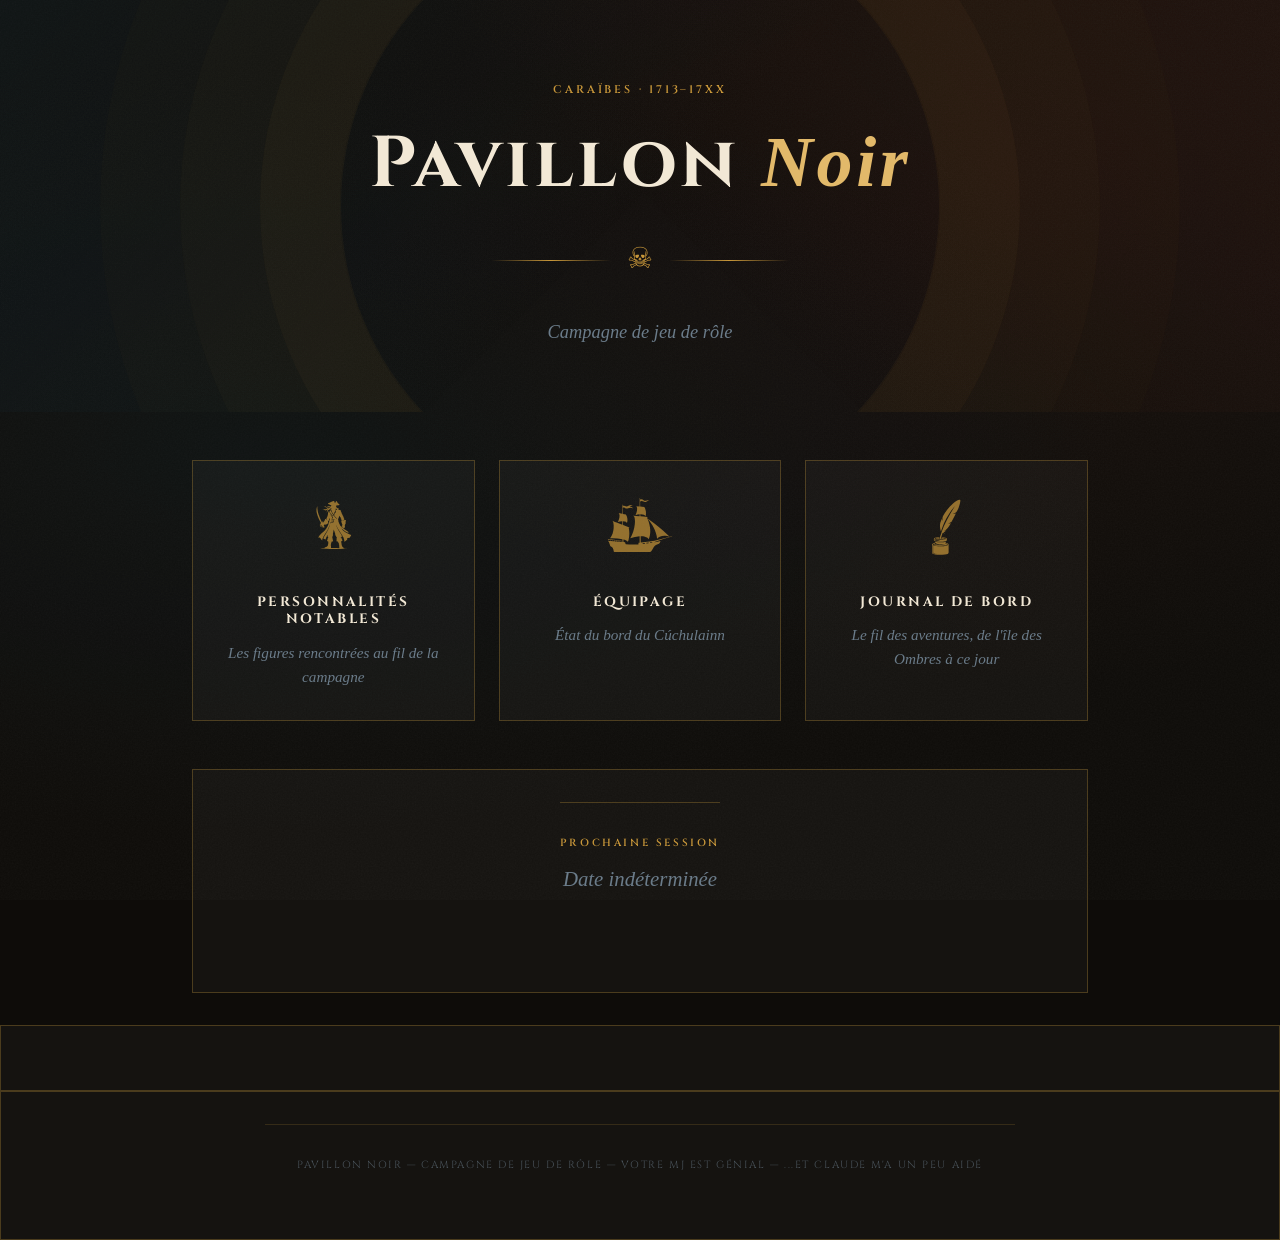
==== commit db0448c6: "Activate chroniques.html" ====
--- a/index.html
+++ b/index.html
@@ -186,7 +186,7 @@
           <p class="accueil-carte-desc">État du bord du Cúchulainn</p>
         </a>
 
-        <div class="accueil-carte accueil-carte--inactive" style="animation-delay: 0.3s">
+        <a class="accueil-carte" href="chroniques.html" style="animation-delay: 0.3s">
           <div class="accueil-carte-icone">
             <svg xmlns="http://www.w3.org/2000/svg" id="inkwell" viewBox="0 0 1055 1491"><defs><style>.cls-1{fill:#c8973a}</style></defs>
             <path d="M845.91,167.59c-.59-5.28-3.91-10.96-9.24-12.23l.09-.11c-18.77-4.16-47.46,9.14-65.45,19.3-61.58,34.78-119.62,90.14-167.37,142.57-44.81,49.21-85.83,100.94-122.14,156.65-15.59,23.92-41.4,67.6-48.37,92.62-3.91,14.04-4.33,28.63-3.04,43.08l3.96,44.68c-8.79-17.99-13.02-36.64-17.95-56.56-15.1,34.33-27.69,68.59-37.88,103.85,0,.01,0,.03,0,.04-16.94,86.17,8,170.71,17.3,197.79,24.38-78.04,55.2-166.38,87.09-231.27l-20.98,42.39c7.51-15.62,15.08-30.9,22.67-45.81,52.2-102.51,105.35-187.65,147.36-249.49l83.12-105.46c-1.36,2.64-2.96,5.1-4.87,7.83-131.96,211.53-240.63,410.55-294.98,580.37-5.01,15.5-34.14,105.52-59.04,181.7l33.1.76c7.68-29.33,25.46-94.84,44.02-146.27,44.71-5.88,67.41,25.04,67.41,25.04-13.81-24.55-38.05-32.17-56.24-34.2,37.07-19.82,76.75-52.29,78.51-53.74.02-.02.03-.03.04-.04-18.02,6.15-34.55,11.63-53.25,15.84-1.58-.16-.73-1.82.87-1.91,23.78-15.18,47.62-30.62,66.65-51.68,17.26-19.1,31.23-39.87,45.57-61.17,15.35-22.78,28.96-45.69,42.44-69.48-22.15,4.09-41.49,9.29-62.98,10.9,28.27-13.29,54.97-25.62,79.68-43.67l34.65-61.71c23.8-42.36,44.97-84.91,65.61-130.3-24.63,4.93-48.31,8.77-73.9,8.84l37.5-13.01c18.13-7.75,34.28-17.42,49.17-30.25,10.47-15,19.34-29.75,27.79-46.03,31.09-60.55,57.61-141.46,63.78-209.03l.5-10.11-1.19-10.73Z" class="cls-1"/>
--- a/css/style.css
+++ b/css/style.css
@@ -11,6 +11,7 @@
   --sea:        #1a3a4a;
   --sea-light:  #2a5a72;
   --mist:       #6b7c8a;
+  --mist-light: #8fa5b4;
   --text:       #2a1f12;
   --text-light: #5a4a35;
   --border:     rgba(200, 151, 58, 0.3);
@@ -87,7 +88,7 @@
   font-weight: 600;
   letter-spacing: 0.15em;
   text-transform: uppercase;
-  color: var(--mist);
+  color: var(--mist-light);
   text-decoration: none;
   transition: color 0.2s;
 }
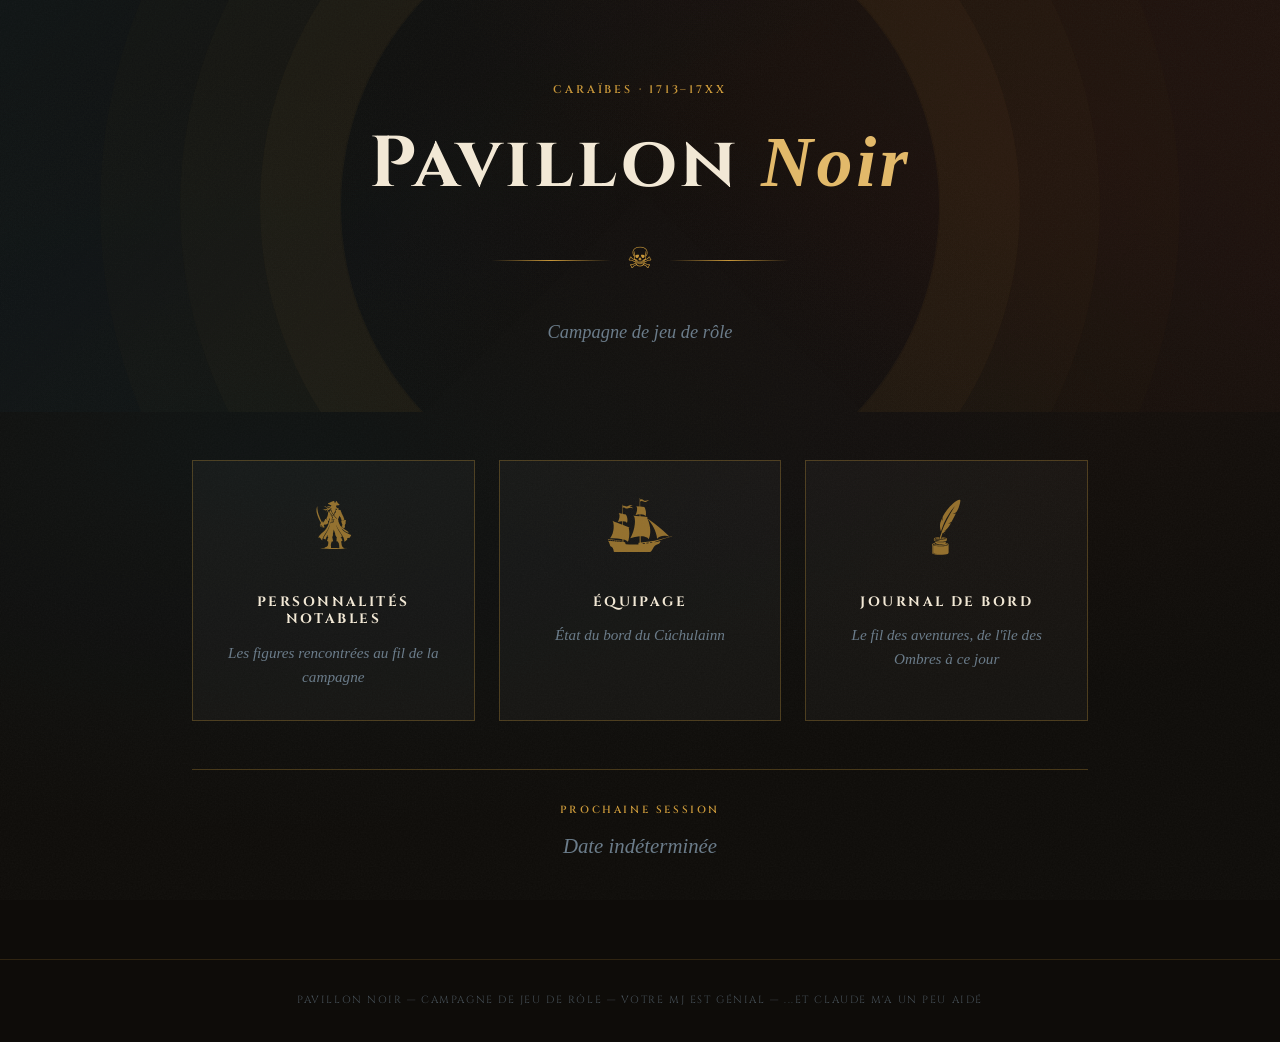
==== commit 1317d178: "Fix HTML structure by closing anchor tag" ====
--- a/index.html
+++ b/index.html
@@ -198,7 +198,7 @@
           </div>
           <div class="accueil-carte-titre">Journal de bord</div>
           <p class="accueil-carte-desc">Le fil des aventures, de l'île des Ombres à ce jour</p>
-        </div>
+        </a>
 
       </div>
 
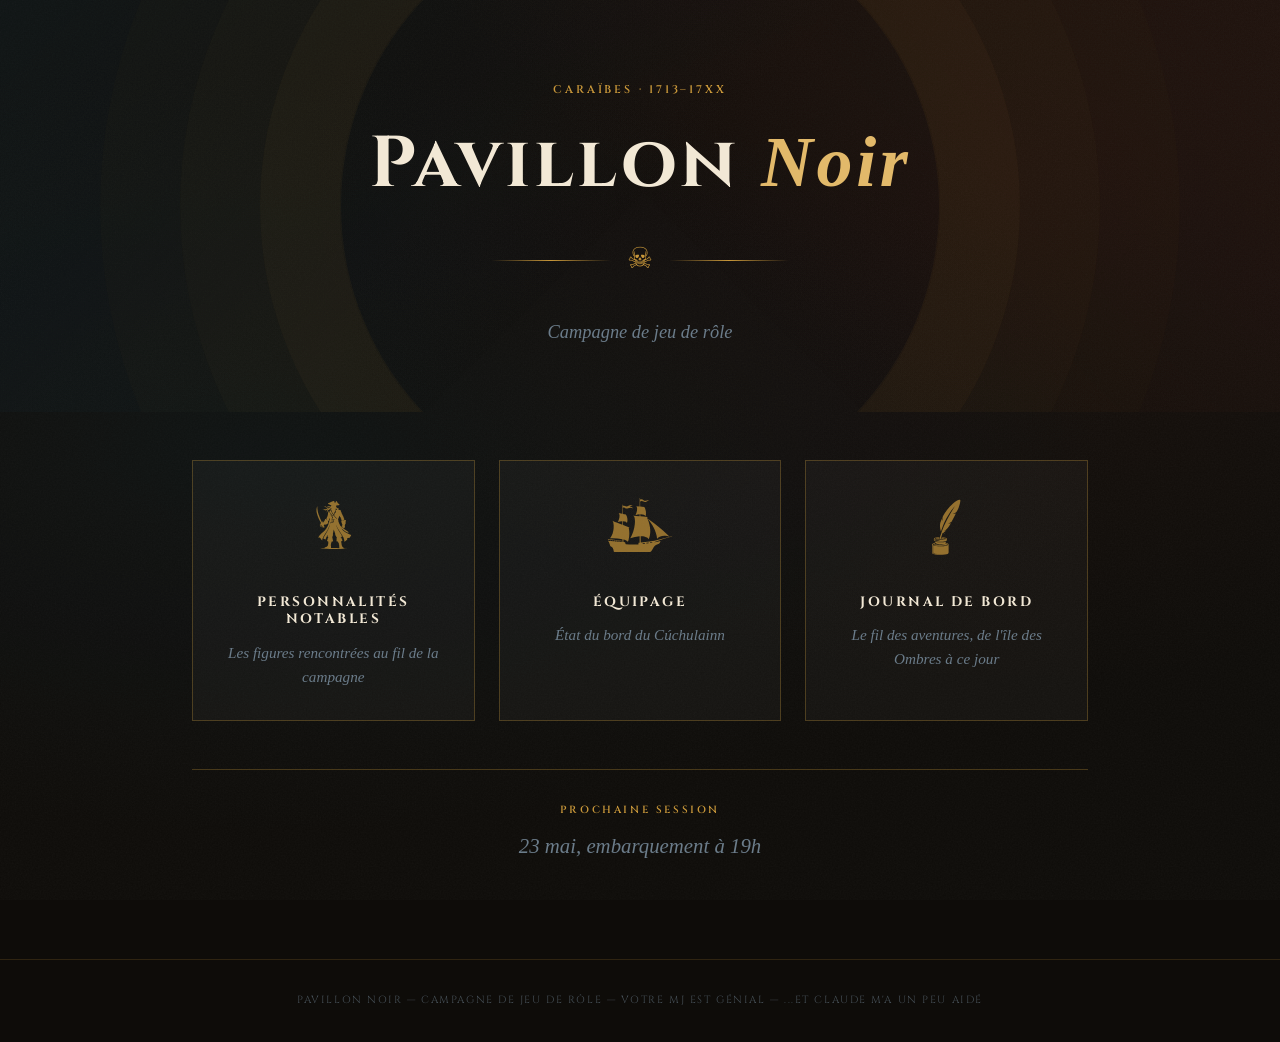
==== commit baa31c5f: "Refactor zones data for Saint Vincent and update navigation links" ====
--- a/index.html
+++ b/index.html
@@ -204,7 +204,7 @@
 
       <div class="accueil-session">
         <span class="accueil-session-label">Prochaine session</span>
-        <span class="accueil-session-date">Date indéterminée</span>
+        <span class="accueil-session-date">23 mai, embarquement à 19h</span>
       </div>
 
     </section>
--- a/css/style.css
+++ b/css/style.css
@@ -222,6 +222,7 @@
   margin-bottom: 2.5rem;
   padding-bottom: 1rem;
   border-bottom: 1px solid var(--border);
+  flex-wrap: wrap;   /* ← ajouter uniquement cette ligne */
 }
 
 .section-title {
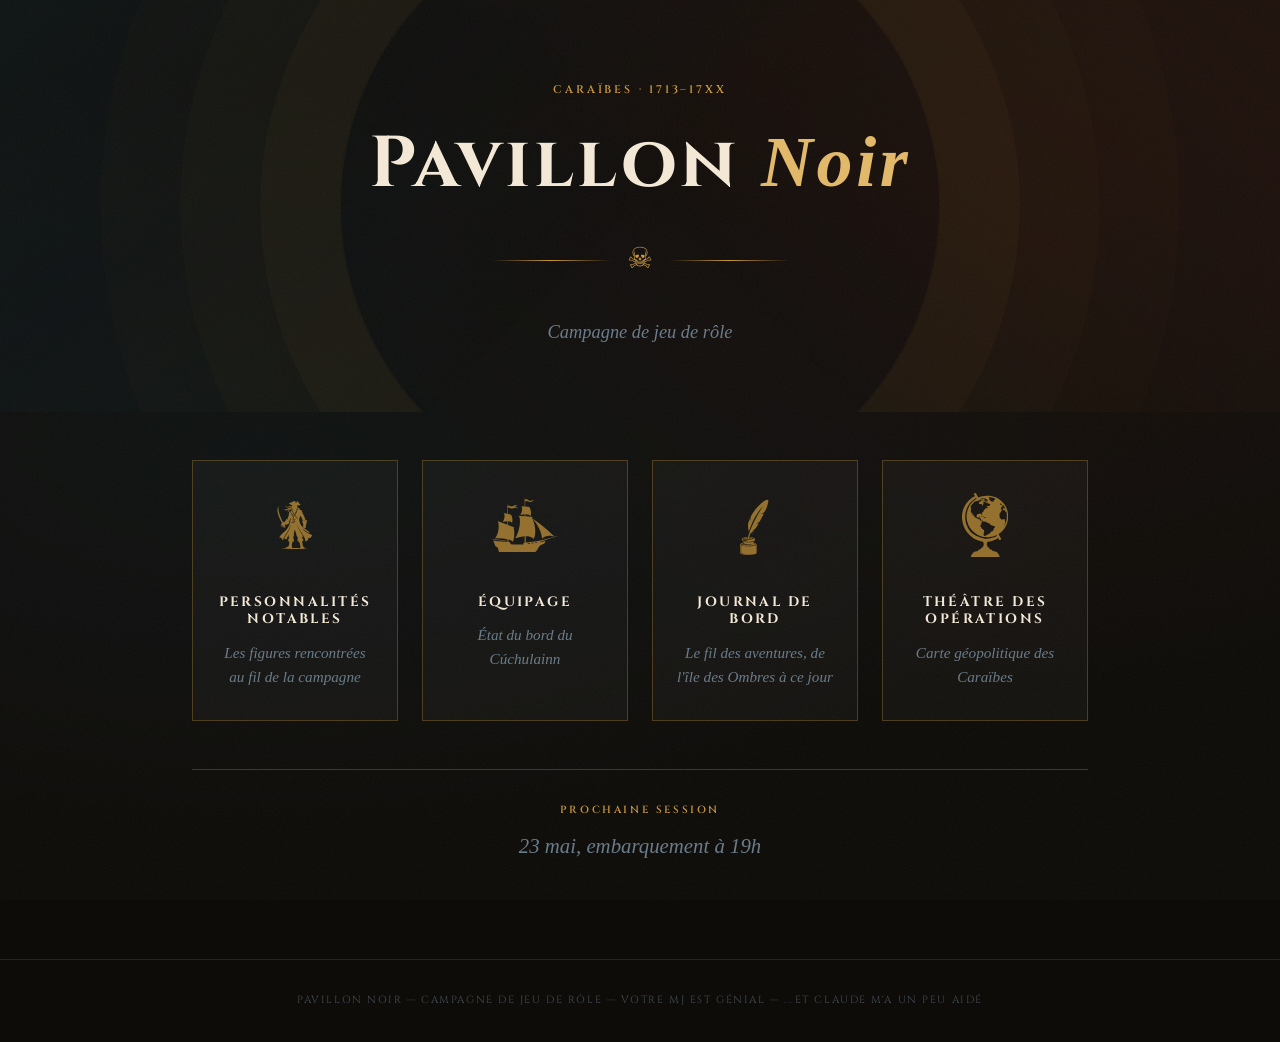
==== commit e64cc881: "Update index.html" ====
--- a/index.html
+++ b/index.html
@@ -21,7 +21,7 @@
 
     .accueil-grid {
       display: grid;
-      grid-template-columns: repeat(3, 1fr);
+      grid-template-columns: repeat(4, 1fr);
       gap: 1.5rem;
       margin-bottom: 3rem;
     }
@@ -200,6 +200,17 @@
           <p class="accueil-carte-desc">Le fil des aventures, de l'île des Ombres à ce jour</p>
         </a>
 
+
+        <a class="accueil-carte" href="carte.html" style="animation-delay: 0.4s">
+          <div class="accueil-carte-icone">
+            <svg xmlns="http://www.w3.org/2000/svg" id="globe" viewBox="0 0 562 778"><defs><style>.cls-1{fill:#c8973a;}</style></defs>
+			<path d="M457,777.6H108.26c.19-2.56.25-5.13.61-7.66,1.19-8.37,5.49-15.25,10.61-21.74,3.25-4.12,6.6-8.14,8.73-13.08a29.19,29.19,0,0,1,10.59-12.9c7.7-5.16,16.41-8,25.25-10.46q14.41-4,28.9-7.76a6.83,6.83,0,0,0,5-4.12c1-2.34,2.4-4.53,3.39-6.88a7.73,7.73,0,0,1,5.94-4.64c6.08-1.18,12.23-2,18.73-3,1.34-3.56,2.88-7.72,4.49-11.85a2.78,2.78,0,0,1,1.17-1.32c11.08-6.19,20-14.46,26.4-25.58,5.76-10,6.95-20.71,5.23-31.84-1.22-7.93-4.74-15-9.08-21.72a3.34,3.34,0,0,0-2-1.24c-2.77-.55-5.6-.79-8.34-1.43-8.83-2.07-17.66-4.13-26.42-6.47a162.86,162.86,0,0,1-17.88-5.67q-14.94-5.9-29.54-12.6c-6.69-3.06-13.23-6.52-19.62-10.19a219.2,219.2,0,0,1-30.25-20.57c-7.7-6.35-15.71-12.39-22.89-19.31-8.53-8.22-16.57-17-24.35-26a253,253,0,0,1-17.18-22.22A311.52,311.52,0,0,1,38.81,440.3c-5.41-9.86-10.16-20.11-14.72-30.4a246.41,246.41,0,0,1-14.53-43C7.12,356.51,5.1,346,3.39,335.55c-1.34-8.3-1.91-16.72-2.85-25.08A16.35,16.35,0,0,0,0,308.22V273.61c.37-3.5.72-7,1.12-10.5.57-4.91,1.17-9.82,1.8-15.11L4,249.85c-.28-2-.81-3.44-.59-4.72,1-6.09,1.93-12.25,3.54-18.2C9.86,216.21,13,205.55,16.51,195a170.05,170.05,0,0,1,7.86-19.08c3.85-8.14,7.93-16.19,12.32-24,3.27-5.87,7.13-11.42,10.83-17a189.21,189.21,0,0,1,19.17-24.76c6.42-6.94,12.71-14,19.47-20.62,6-5.83,12.41-11.24,18.88-16.55,6.11-5,12.45-9.76,18.86-14.39,4.35-3.13,9-5.86,13.51-8.75,6.14-3.92,12.27-7.85,18.45-11.71,2.29-1.43,1.46-3.62,1.39-5.51,0-.68-1.24-1.52-2.08-1.92-7.6-3.62-10.61-9.65-10-16.15.91-9.25,8.54-15.1,16.57-14.44,4.94.41,8.87,2.17,11.91,6,3.32,4.19,3.71,9,3,14.06,7.07,3.67,19.93,24.79,19,31.12,1.44.27,2.87.59,4.31.79,3.06.41,5.63,1.75,9.28.27a349.44,349.44,0,0,1,34.19-11.82,222.26,222.26,0,0,1,27.21-5.64A206.68,206.68,0,0,1,297,32.07c15.5-.45,31-.55,46.42,2.11,7.9,1.36,16,2.13,23.65,4.26,11.83,3.27,23.48,7.25,35.07,11.33,15.69,5.54,30.19,13.56,44.15,22.55a226.25,226.25,0,0,1,35.2,27.48c8.31,8,16.18,16.56,23.69,25.35,5.67,6.63,10.61,13.92,15.61,21.1a208.9,208.9,0,0,1,21.33,39.95c7,17,12.77,34.44,15.39,52.73,1.67,11.67,3.43,23.35,4.31,35.09.61,8.19,0,16.49-.46,24.72-.45,7.86-1.18,15.73-2.24,23.54A207.1,207.1,0,0,1,555,344.84a203.6,203.6,0,0,1-7.68,24.67c-4.64,11.84-9.49,23.68-15.27,35a210.78,210.78,0,0,1-16.4,26A286.14,286.14,0,0,1,496.16,455c-5.93,6.67-12.74,12.55-19.15,18.79-8.28,8.05-17.57,14.81-27,21.4a8.68,8.68,0,0,0-2.95,4,59.33,59.33,0,0,0-1.7,7.62,12.73,12.73,0,0,1,7.43,6.69c1.64,3.24,3.82,6.22,5.41,9.49,2.35,4.84,6.44,9.07,5.6,15.15-.07.5.9,1.38,1.57,1.72,5.21,2.67,8.71,6.73,9.44,12.57.81,6.53-1.58,12.05-7.22,15.56-7.81,4.85-17,2.77-21.89-4.65A15.19,15.19,0,0,1,444,549.48c-1.86.32-2.4-2.62-5-1-9.79,5.94-19.65,11.81-29.79,17.11a255.74,255.74,0,0,1-45.84,18.1,263.81,263.81,0,0,1-51.16,9.78,2.9,2.9,0,0,0-1.9,1.16,42.23,42.23,0,0,0-2.82,5c-4.5,9.37-6.81,19.06-5.69,29.65,1.29,12.34,7.2,22.14,15.72,30.44,4.76,4.65,10.55,8.26,15.85,12.37a5.43,5.43,0,0,1,1.8,1.9c1.42,3.34,2.81,6.71,4,10.16a2.3,2.3,0,0,0,2.43,2c4,.24,8.06.53,12.05,1.12,5.44.8,10.21,2.71,12.12,8.67a21.18,21.18,0,0,0,2.62,5.12,5.69,5.69,0,0,0,2.67,2.3c6.26,1.86,12.62,3.37,18.86,5.28,9.78,3,19.61,5.88,29.2,9.42,6.19,2.3,11.81,6.18,15.16,12a155.62,155.62,0,0,0,13.65,20.68A40.71,40.71,0,0,1,457,777.6ZM285.93,521.48c.78-4.54,3.21-7.1,7.54-7.93,3.15-.6,6.08-1.59,7.65-4.89a3.92,3.92,0,0,1,2.69-1.66,17.13,17.13,0,0,1,5.25.17,6.9,6.9,0,0,0,7.44-3.52,12,12,0,0,1,4.16-3.83c3.56-2.06,7.45-3.57,10.93-5.75,1.93-1.21,3.31-3.31,4.9-5,2.52-2.72,4.29-6.23,8.32-7.28,1.81-.47,1.74-2.09,1.74-3.64a8.07,8.07,0,0,1,6.37-8c2.37-.57,5.06-.65,7-1.87,2.27-1.39,4.58-1,6.8-1.63,2.49-.66,5.8-1.76,6.82-3.69a137.41,137.41,0,0,1,7.33-12.15,35.1,35.1,0,0,0,5.89-17.58,7.43,7.43,0,0,1,1.95-4.35c2.35-2.39,5.07-4.4,7.62-6.59a6.52,6.52,0,0,0,1-1.13c2.46-3.35,2.92-7.19,2.8-11.2-.11-3.32-1.18-4.58-4.44-5.15-1.85-.32-4.15-.26-5.41-1.35-3.45-3-7.31-4.25-11.73-4.87-3.25-.46-6.77-1.22-9.47-2.95-6.54-4.19-13.4-6.85-21.19-7-1.35,0-2.7,0-4.13,0,.12-1.93.75-3.68.21-4.93a39.42,39.42,0,0,0-4.94-8.78c-2.3-2.92-4.27-6.68-8.74-6.89-3.16-.14-6.32-.06-9.49-.05a8.55,8.55,0,0,1-7.22-3.55c-2.65-3.53-5.4-6.79-10.3-7-.64,0-1.75-.53-1.8-.93-.4-3-2.68-3.84-5-4.86-3.46-1.5-6.74-3.33-10.6-1.06a3,3,0,0,1-2.55-.42,9.86,9.86,0,0,0-8.17-1.79,4.89,4.89,0,0,1-3.66-1.13c-3.35-2.89-8.32-2.14-10,1.91-.57,1.37-.32,3.08-.43,4.48-2.11.24-2.76-.79-2.71-2.8a20,20,0,0,0-.56-5.45c-.61-2.33-1-5.26-2.55-6.69-3.2-2.88-7.16-3.37-11.49-1.49-1.86.8-5,.8-6.55-.25-5.28-3.45-6.79-10.58-4.95-16,.9-2.63,1.07-5.52-.89-7.23-2.46-2.16-5.2-4.34-9.23-3.62-2.36.43-5-.2-7.41-.89-.91-.27-1.93-2-2-3.08-.28-6,.58-11.68,5.07-16.25a2.77,2.77,0,0,0,.28-2.33,2.25,2.25,0,0,0-1.72-1,17.21,17.21,0,0,0-5.27.06,14.74,14.74,0,0,0-5.95,2.72c-.91.79-.57,3-.89,4.5-.4,1.91-1.06,3.54-3.08,4.52-4.13,2-14,1.27-18.11-3.83a26.61,26.61,0,0,1-5.32-10.1c-1.3-4.88-1.46-9.32,2-13.4.41-.48.38-1.35.52-2a18,18,0,0,1,7.15-11c4.34-3.33,9.24-3.71,14.4-3.92a18.84,18.84,0,0,0,9.51-2.55c3.9-2.41,8-3.67,12.18.11a4.86,4.86,0,0,0,4.11.51c3.37-1.21,6.25.07,6.75,3.55.76,5.2,2,10.23,5.7,14.17a5.14,5.14,0,0,0,3.72,1.4c.67-.06,1.62-1.84,1.69-2.89.37-5.32-1.37-10.3-3.44-15-2.88-6.57-.65-12.39,5.87-15.44,4.6-2.14,8-5.94,10.49-10.38,2.37-4.16,3.54-8.71,4.69-13.32a6.74,6.74,0,0,1,4.29-5.23c1.2-.43,2.25-2.27,2.65-3.68a9.18,9.18,0,0,1,4.25-5.27c3.5-2.33,6.84-4.93,8.35-9,1.19-3.23,3.94-4.91,6.52-5.88,5.53-2.1,11.4-3.31,17.15-4.83a3.29,3.29,0,0,1,1.45.16,46.83,46.83,0,0,0-5.76,3.69c-1.64,1.39-.4,3,.91,3.53a3.59,3.59,0,0,0,3.36-.68,12.13,12.13,0,0,1,8.38-4.87c2.28-.31,4.54-.71,6.85-1.08-.61-2.52-1.72-3.14-3.89-2.89-4.46.53-7.87-1.26-10.1-5.31a38.22,38.22,0,0,0-3.22-4.27c.7-.11,1.77-.22,2.81-.45,1.91-.44,1.68-2,1.46-3.32-.14-.79-.94-2.09-1.44-2.08a40.64,40.64,0,0,0-9.31.64c-4.95,1.19-8.79,4.43-12.36,8.13-.08-.62-.08-1.31.26-1.59,3.1-2.54,6.13-5.19,9.43-7.43,2.06-1.41,4.67-2,6.81-3.28,4.94-3,10.16-2.55,15.43-1.59a15.67,15.67,0,0,0,10.93-2,13.49,13.49,0,0,1,5.55-1.86c5-.3,8.24-3.43,8.25-8.42,0-2-.08-4.09,0-6.14.24-5.27-7-11.45-12.63-9.67a20.18,20.18,0,0,1-5.69.82c-2.43,0-4.74,0-5.92-3.14-.84-2.22-.82-5.12-3.42-6.47a5.53,5.53,0,0,1-3-4.24,2.28,2.28,0,0,0-1.25-1.34c-2.84-1.22-4.48-.41-6.6,2.69a5.07,5.07,0,0,1-3,2.21,36.05,36.05,0,0,1-6.28-.36c-2.88-.18-3.59-2.21-4.16-4.57a7,7,0,0,0-5-5.57,6.14,6.14,0,0,1-2.14-1.1,13.94,13.94,0,0,0-9.67-3.4,95,95,0,0,1-10-.5c-2.64-.19-3.73,1.1-3.21,3.71a44.46,44.46,0,0,1,.91,6.49,3.52,3.52,0,0,1-1.13,2.4c-2.74,2.54-2.31,5.94,1.06,7.51,2.6,1.21,4.35,5,2.73,6.91a28.09,28.09,0,0,1-6.83,5.83c-3,1.84-3.93,3.73-3.49,7.14a27.46,27.46,0,0,1-.25,8.39c-.17,1-2,2-3.27,2.28-1,.2-2.86-.49-3.18-1.26a33,33,0,0,1-2.76-9c-.57-5.31-5.34-10.23-10.7-10.23-4,0-8.06.31-12-.09-3.59-.36-7.42-.86-10.52-2.49-2.3-1.19-4-4.1-5.27-6.58-2.24-4.3-1.34-8.33,2.12-11.81a10,10,0,0,0,2.05-3.21,11.08,11.08,0,0,1,8.23-6,24.77,24.77,0,0,0,4.67-1.11,10,10,0,0,0,3.08-1.13c1.71-1.2,4.54-2.63,4.56-4,0-2.51,1.49-3.8,2.61-5.39.7-1,2.5-2.38,2.94-2.12,2.27,1.33,3.87,0,5.91-.35a14.84,14.84,0,0,0,7.52-3.17,24.94,24.94,0,0,0,2-2l-1.77-1.36a34.86,34.86,0,0,1-3-2.34c-2.06-2-4-2.07-6.14-.37-1.67,1.3-4.14,1.76-4.21,4.56,0,.26-.67.67-1.07.72-2.08.25-4.18.41-5.9.56.53-1.77.88-3,1.22-4.13-1.45,0-2.91-.15-4.37-.12-.39,0-.77.6-1.17.62-1,0-2.2.24-2.94-.23a5.48,5.48,0,0,0-7.25.91c-2.16,2.46-4.15,5.07-6.32,7.53-1.4,1.59-2.86,2.67-5.31,1.46-2.91-1.42-6.35-2.07-9.17-.31-3.62,2.25-7.5,2.44-11.45,3a50.28,50.28,0,0,0-9,1.92c-2.74.89-5.21,2.61-7.95,3.55a54,54,0,0,1-7.42,1.54c-4,.75-6.46,3.65-9.08,6.32-7.82,8-16.16,15.53-23.26,24.1-7.36,8.89-13.46,18.8-20.22,28.19-1.61,2.23-2.43,4.09-1,6.9,1.85,3.56,2.93,7.51,4.54,11.2,2.05,4.73,2,9.52,1.19,14.48-.68,4.09-3.06,7.53-3.13,12-.11,6.9-.59,13.68,1.94,20.28.51,1.34.66,2.82,1.14,4.17,1,2.66-.24,6.11,2.87,8a30.51,30.51,0,0,0,4.3,2.36c2.11.84,2.7,2.28,2.92,4.45.3,2.88.29,5.83,2.58,8.33,2.49,2.73,4.11,6,3.57,10.07-.08.57.81,1.56,1.49,1.91,2.56,1.33,4.62,3.48,4.91,6.07.31,2.76,1.62,4.67,3,6.69a13.47,13.47,0,0,0,2.37,2.52,9,9,0,0,0,2,1,11.37,11.37,0,0,0-.33-2.57c-.49-1.3-1.59-2.46-1.77-3.76-.76-5.65-2.66-11-6.62-14.87-3.34-3.25-3.89-6.83-4-10.86,0-.73.88-1.49,1.36-2.24.64.68,1.62,1.26,1.86,2.06,1,3.54,2,6.92,4.39,10,2.2,2.94,5.55,5.56,5.2,10a1.76,1.76,0,0,0,.63,1.15c1.75,1.62,3.46,3.31,5.33,4.78,4.23,3.34,5.76,8.17,6.7,13,.91,4.64,2.71,8.22,7.07,10.21,2.35,1.08,4.88,1.81,7.15,3,4.63,2.49,9.07,5.35,13.75,7.74a6.52,6.52,0,0,0,4.76.22c3.56-1.38,6.48-1.25,8.54,1.73,3.21,4.66,7.51,6.87,13,7.55,6.43.8,11.32,3.8,12.77,10.68.69,3.29,2.95,5.27,5.74,6.5,5.65,2.49,11.49,4.58,16.26,8.76a2.79,2.79,0,0,0,2.62.11c.65-.41.88-1.58,1.15-2.46.42-1.37-.11-3.26,2.13-3.55s5.38,1.36,5.39,3.21a4.4,4.4,0,0,1-2.36,3.26c-3.78,1.5-8,2.28-8.78,7.3,0,.31-.48.54-.72.83-3.87,4.56-5.87,9.52-4.8,15.77.58,3.4,1.22,7.62-2.31,10-2.13,1.47-2.38,4.88-5.66,5.07-.48,0-1,1.4-1.27,2.23-.57,1.9-.62,4.05-1.54,5.74-1.54,2.85-1.56,4.25,1.32,5.57,2.26,1.05,1.34,2,.27,3-.58.54-1.73.61-2.08,1.21a6.51,6.51,0,0,0-1.13,3.57c.12,1.31,1,2.54,1.6,3.8l-.76.39a7.15,7.15,0,0,0,1.51,1.11c5.41,2.19,8.55,6.27,10.24,11.75,2,6.43,6.34,11.37,10.9,16,4.21,4.28,9.67,6.68,15.14,9.09,3.2,1.41,6.27,3.51,6.35,7.82.08,4.7.66,9.43.32,14.1a16.58,16.58,0,0,1-2.27,8,12,12,0,0,0-1.38,10.74c.68,1.82-.18,4.39-.8,6.49-1.44,4.91-4,9.51-1.28,14.95,1.09,2.17.68,5.09,1,8.48ZM177.11,62.87c-4.46-2-8.42-.29-12.09,2.08-8.71,5.64-17.52,11.17-25.89,17.29a222.46,222.46,0,0,0-21,17.27,232.7,232.7,0,0,0-28.05,32A222.17,222.17,0,0,0,71.54,161a320.84,320.84,0,0,0-14.23,31.26,254,254,0,0,0-9.69,30.6A315.14,315.14,0,0,0,41.91,254c-1.33,9.24-2.32,18.58-2.73,27.9a248.12,248.12,0,0,0,.5,25c.46,8.33,1.17,16.67,2.24,24.94a207.3,207.3,0,0,0,4.13,23.67c2.67,10.64,5.85,21.16,9.31,31.57a216.71,216.71,0,0,0,17.06,37.9,233.12,233.12,0,0,0,32.31,44.62A200.17,200.17,0,0,0,141.31,501c9.7,6.37,19.89,12,30.07,17.59,7.64,4.17,15.51,8,23.47,11.49,9.53,4.23,19.09,8.53,29,11.85,14.38,4.85,29,9.17,44.15,10.81,8.93.95,17.85,2.44,26.78,2.58a272.26,272.26,0,0,0,29.51-1.59,174.77,174.77,0,0,0,22.43-3.43A326.34,326.34,0,0,0,391,537c11.39-4.36,22.62-9,33.06-15.5,1.76-1.09,1.92-2.11,1.59-3.53-3.28-1.14-6.42-2.25-9.57-3.31a1.71,1.71,0,0,0-1.16,0c-4.07,1.78-8,3.87-12.21,5.35-15.06,5.35-30.12,10.79-46,13.09-10.75,1.55-21.49,3.34-32.29,4.32a163.71,163.71,0,0,1-22.37.06c-9.81-.46-19.64-1.12-29.39-2.26a146.55,146.55,0,0,1-22.53-4.17c-11.94-3.36-23.84-7.05-35.41-11.5a207.63,207.63,0,0,1-28.51-13.43,314.52,314.52,0,0,1-30-19.88,311.69,311.69,0,0,1-24.33-20.44,143,143,0,0,1-13.64-14.72c-6.17-7.45-12.46-14.88-17.79-22.93A283.93,283.93,0,0,1,81.83,396.7c-5.38-11-9.38-22.64-13.69-34.11a122.67,122.67,0,0,1-5-16.69c-1.82-8.25-3.33-16.6-4.55-25a225.62,225.62,0,0,1-2.68-25.1c-.43-13.32-.48-26.68,1.55-39.93,1-6.76,1.74-13.59,3.17-20.26a236.14,236.14,0,0,1,6.42-24.76,349.25,349.25,0,0,1,12.35-33,210.38,210.38,0,0,1,23.37-40.06c6.24-8.36,12.91-16.41,19.73-24.3A184.67,184.67,0,0,1,136,99.94a174.69,174.69,0,0,1,14.14-12.4c7.71-5.8,15.78-11.1,23.66-16.68a5.28,5.28,0,0,0,1.77-2.37C176.25,66.71,176.61,64.82,177.11,62.87ZM514.37,399.7l1.34.26c29.42-54.18,36.79-111.36,23.17-171.68-3,1.78-5,.57-7-1.64-1.13-1.3-2.46-2.89-4-3.29-2.32-.63-2.93-2.4-4-4-2.11-3.23-3.74-6.91-6.39-9.61-3.17-3.25-7.39-5.47-12.22-4.28-2.54.62-4.81,2.26-7.26,3.29-1.18.49-2.61,1.08-3.73.81a47.48,47.48,0,0,1-6.52-2.56v-4.28c1.87,0,3.62,0,5.36,0a5.52,5.52,0,0,0,5.67-5.4c.13-1.63,0-3.46.73-4.83,1.75-3.43,3.9-6.65,5.82-9.84,2.41,3,3.9,3.4,5.87,1.26a13.68,13.68,0,0,1,2.37-1.72,30.45,30.45,0,0,1,1.93,3c1.22,2.4,1.75,5.51,3.61,7.14a53.44,53.44,0,0,1,7.51,8.72c.65.88.71,2.18,1.2,3.21a12.84,12.84,0,0,0,1.46,2l.93-.51c-.14-1.93.23-4.1-.55-5.72a45.53,45.53,0,0,0-4.9-7.23c-1.66-2.27-3.43-4.48-5.15-6.71l.83-.63,5.4,5.83a218.33,218.33,0,0,0-22.41-41.23c-1.52-2.16-3.42-2.34-6.2-1.73a15.34,15.34,0,0,1,1.41,2.28,2.58,2.58,0,0,1-.2,1.32c-3.57-.53-5.47,1.33-6.5,4.47,0,.06-.15.1-.24.13-2.61,1.07-5.12,2.88-8.11.94a7.19,7.19,0,0,0-1.67-.58c-2,3-1.63,4,1.68,5.1,1.17.4,2.79.59,3.38,1.44a84.3,84.3,0,0,1,5.37,9.2c1,1.88-.07,4.68-1.82,4.77-2.2.11-5,.15-6.51-1.09-1.69-1.41-3.17-1.41-4.95-1.54-1-.07-2-.74-2.89-.57-1.26.26-3.38,1-3.45,1.62-.18,1.9-.06,4.27.95,5.77,2.1,3.14,1,5.68-.84,8-1.23,1.54-1,2,.32,3.2a6.48,6.48,0,0,1,2,4.41c-.22,3.28-.4,3.45,3,3.83,2.77.31,5.92,1.71,6.24,3.84s.25,5.31-2.31,7.18A14.49,14.49,0,0,0,475.86,226c.1,1.05-1.32,2.37-2.26,3.36-2.5,2.62-4.79,5.21-6.15,8.8a20.75,20.75,0,0,1-5.82,8.41c-3.06,2.54-5.53,5.66-6.47,9-1.05,3.72-1.33,8.16,1.26,12a20.25,20.25,0,0,1,2.39,5.37,9.82,9.82,0,0,1-2.12,9.43c-1.88,2.21-1.63,3.39,0,5.3.55.64.22,2,.28,3.08.1,1.54-.19,3.23.37,4.57.64,1.54,2.09,2.73,3.06,4.16,1.78,2.62,3.17,5.55,5.25,7.9,2.26,2.56,4.22,5.34,7.33,7.3s5.38,5.32,8.21,7.84a5.24,5.24,0,0,0,3.59,1.09c3.72-.29,7.43-.82,11.12-1.43,4.11-.69,8.18-1.62,12.29-2.34,2.91-.5,5.77-2.61,8.84-.44a6,6,0,0,0,2,1.09c3.25.76,4.57,2.06,4.35,5.38-.15,2.2-1.16,4.32-1.54,6.52a17.15,17.15,0,0,0,.87,9.51A50.07,50.07,0,0,1,526,356.11c.28,4.05-.64,8.32-1.74,12.3a27.83,27.83,0,0,1-4.44,9.28c-1.86,2.45-1.72,5.08-2.3,7.67C516.41,390.13,515.4,394.92,514.37,399.7ZM339.84,60.57c-.07.32-.13.64-.2,1-2.67,0-5.35-.1-8,.06a3.11,3.11,0,0,0-2.33,1.25c-.41.95-.59,2.84-.08,3.18a7.47,7.47,0,0,0,4,1,42.64,42.64,0,0,0,5.43-.58c-1.37,1.15-2.54,2-3.58,3A8,8,0,0,0,337,82.23c2.39,1.34,4.74,2.73,5.66,5.74,1.58,5.2,5.63,8.64,9.93,11.3a21.67,21.67,0,0,0,14.19,3c4.62-.55,8.84-.19,11.67,4.46,1.13,1.86,5.41,1.47,6.09-.37a26.94,26.94,0,0,0,2-8.08c.07-1.89-1.28-3.83-2-5.78,2.62-.75,3.42-2.16,2.42-4.87-1.14-3.09.43-6.08,4.12-5.48a4.13,4.13,0,0,0,1.11,0c4.82-.41,8.9-1.89,10.89-6.91.35-.89,1.71-1.56,2.74-2A49.3,49.3,0,0,1,411,71.89c-6.61-9.3-76.73-27-94.16-24a41.83,41.83,0,0,1,4.55,1.35,14.59,14.59,0,0,1,4.15,2.3c2,1.77,3.58,4,5.57,5.73a12.29,12.29,0,0,0,4,2C336.62,59.82,338.25,60.14,339.84,60.57Zm-86.25,3.19c-2.87.23-5.14-.12-6.86.69A18.78,18.78,0,0,0,241.26,69c-.53.6,0,2.12,0,3.21a.8.8,0,0,1-.91.91c-1.45-.45-3.13-3.5-2.79-5.09.42-2-.8-2.31-2.24-2s-3.07,1.09-4.63,1.56c-1.89.56-4.15,4.55-3.68,6.64l3.43.19v.33l-2,.22v2.78c6.31-.22,12.47-.45,18.62-.65,2.43-.08,5.12.64,6.47-2.42.11-.25.79-.25,1.2-.37l5.42-1.59,20.07,9.43c-.86,1.52-1.42,3.85-2.42,4.05-3.8.79-3.61,2.34-1.6,4.79,0,0-.13.3,0-.08-2.53.77-4.65,1.44-6.79,2.06a1.39,1.39,0,0,1-1-.25c-3.11-1.87-5.1.91-7.51,1.85-.31.12-.23,1.22-.43,2.52C264,96.78,267.14,97,270,96c3.34-1.09,8.77-.64,11.31,1.9a4,4,0,0,1,1.07,1.68c.52,2,1.61,2.86,3.72,2.7,1.32-.1,3.44-.27,3.88.43,1.23,2,2.87,1.6,4.58,1.81a48.6,48.6,0,0,1,5.54,1.24c.92.23,1.81.54,2.72.82a24.38,24.38,0,0,0-1.28-3.27,3.25,3.25,0,0,0-1.53-1c-2.09-1-4.21-1.88-6.32-2.81l.27-.75,12.35,3.45.17-2.12,1.95.56c.27-2.77-1.37-4.86-4.07-6.15s-5.5-3-8.18-4.58c-.32-.2-.24-1.06-.29-1.34.71.31,1.7,1,1.92.79a16.25,16.25,0,0,0,2.1-2.82,78.81,78.81,0,0,1,8.66,4.64c2.16,1.5,3.19,1.41,3.71-1.18,2.84.29,4.86-.67,6-3.18A1.88,1.88,0,0,0,316.59,84c-3.39,0-6.88.43-9.87-1.83a2.75,2.75,0,0,0-1-.48c-3.48-.92-7-1.82-10.53-2.74.47-1.38.95-2.8,1.48-4.39l2.39-.45c-.79-2.16-2.56-2.52-7.41-1.64-.66-1.86-.67-1.51-2.93-1.62a9.74,9.74,0,0,1-5.15-1.91c-1.25-1-2-1.4-3.54-.71-2.28,1-4.64.81-7.51,0L275,66.41c-1.84-1.76-3.77-2.68-6.16-1.48-2.07,1-4.1,2.14-6.19,3.14-.48.23-1.39.42-1.62.18-1.7-1.79-3.3-2-5.15-.21-.31.31-1.18,0-1.56,0C254,66.35,253.76,64.79,253.59,63.76Zm220.14,63.07a15.12,15.12,0,0,0,0-2.66c-.34-1.57-3.34-2.6-3.59-1.51a17.11,17.11,0,0,0,.16,7.05c.23,1.1,1.84,1.88,2.73,2.88,1.71,1.93,3.08,4.33,5.13,5.77,1.87,1.3,1.49,1.87.18,3-2.25,1.88-1.78,8,.95,8.84a69.89,69.89,0,0,0,10.87,2.25c.9.13,2.55-.39,1.2-2.19s-3-3.35-3.35-5.25c-.69-3.66-3.23-5.81-5.31-8.41-1.83-2.3-4.06-4.46-5.19-7.09C476.68,127.58,476.11,126.47,473.73,126.83ZM268.92,293l.21-.95c-.49-.56-.87-1.42-1.47-1.62-3.26-1.05-6.58-1.92-9.86-2.92a5.17,5.17,0,0,1-1.6-1c-1-.76-1.85-1.92-3-2.31-4.52-1.59-9-3.45-13.71-4.22-3.07-.5-6.49.45-9.61,1.28-1.08.29-2.68,2.87-2.4,3.28,1.35,2,2.36-.39,3.58-.77,1.51-.47,3.14-1.92,4.4-1.61,3.47.85,6.76,2.44,10.15,3.66,1.26.45,2.76.42,3.88,1.08,2.16,1.28,4.13,2.88,6.28,4.42a2,2,0,0,0-.42.59c-.32.8-.58,1.63-.87,2.45a20.09,20.09,0,0,1,2.28-.48c1.86-.18,3.74-.27,5.61-.41C264.58,293.35,266.75,293.17,268.92,293Zm13.2,8c2.39.61,5.28-1,8.08.43.09.05,1.3-1.31,1.16-1.73-1.17-3.56-4.62-5-7.51-5.73-4.1-1.05-8.58-.64-12.86-.85-.74,1.83-.17,2.3,1.46,2.39.54,0,1.31,1.11,1.42,1.79.06.39-.91,1.2-1.55,1.39a4,4,0,0,1-2.46-.08c-2.5-1-2.63.3-2.5,2.17,2.05.25,4,1,5.7.56s2.56-.24,3.59,1.27c.49.74,2.13,1.11,3.15.95C280.53,303.42,281.09,302.16,282.12,301Zm179.42-168.3c.87,2.68,1.87,4.65,2.08,6.7s.37,4.87,2.37,4.81,4.88.95,6.38-1.62A3.92,3.92,0,0,0,473,140a16.85,16.85,0,0,0-2.18-5.74c-1-1.33-2.79-2.16-4.39-2.83-.42-.17-1.44,1.12-2.1,1.66ZM302.37,299.86a26.79,26.79,0,0,0-4.15-1c-.58-.07-1.27.67-1.86,1.13a.8.8,0,0,0,0,.78c.57.47,1.29,1.28,1.83,1.19a25.84,25.84,0,0,0,4.18-1.37A3.74,3.74,0,0,0,302.37,299.86Z" class="cls-1"/>
+			</svg>
+          </div>
+          <div class="accueil-carte-titre">Théâtre des opérations</div>
+          <p class="accueil-carte-desc">Carte géopolitique des Caraïbes</p>
+        </a>
+
       </div>
 
       <div class="accueil-session">
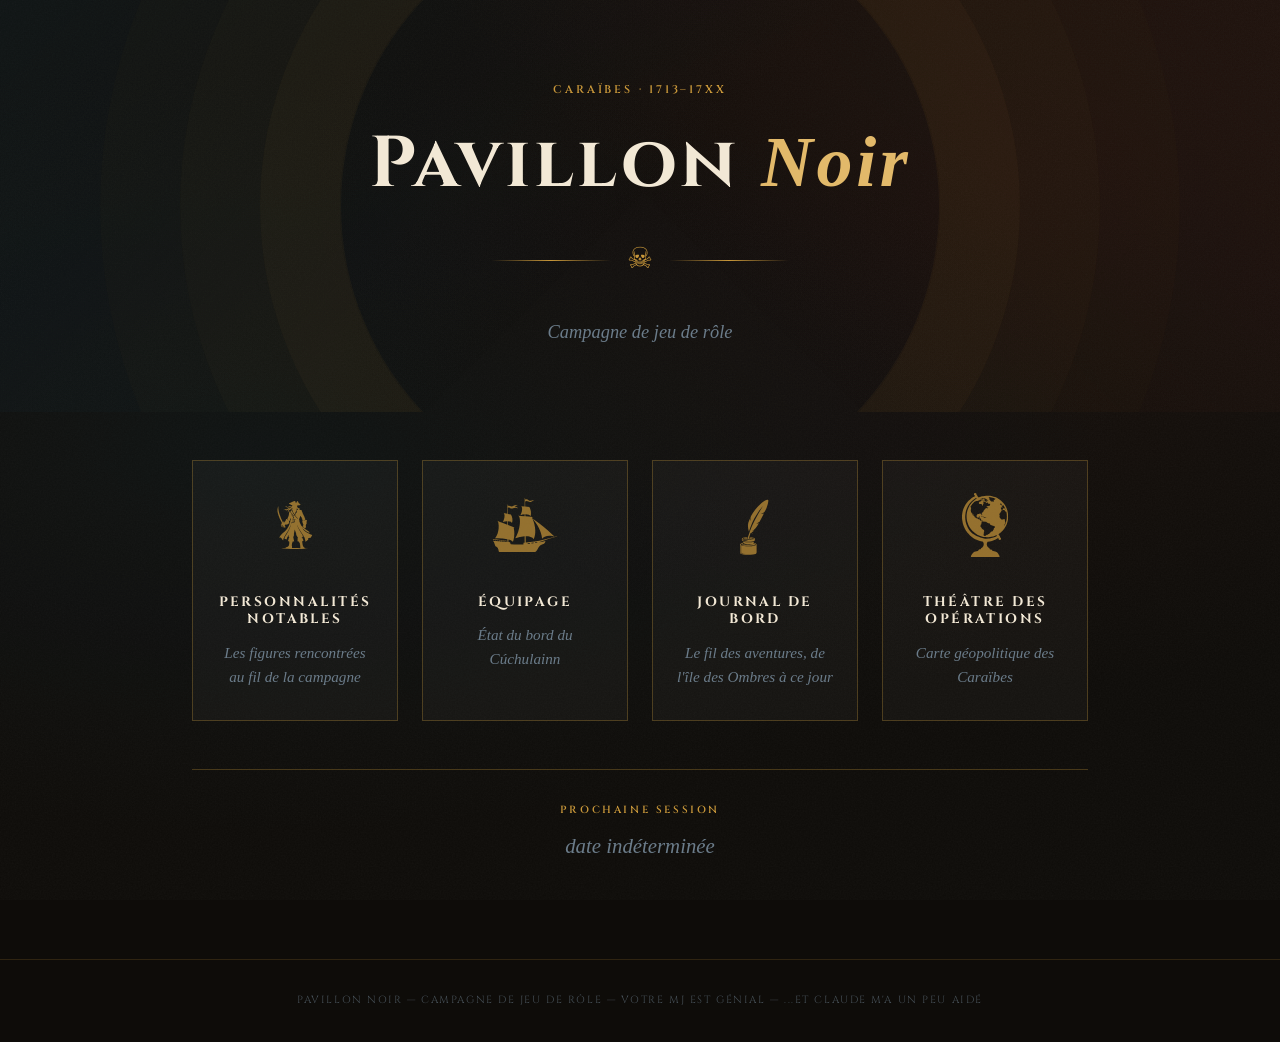
==== commit c46ab995: "Update session date to 'date indéterminée'" ====
--- a/index.html
+++ b/index.html
@@ -215,7 +215,7 @@
 
       <div class="accueil-session">
         <span class="accueil-session-label">Prochaine session</span>
-        <span class="accueil-session-date">23 mai, embarquement à 19h</span>
+        <span class="accueil-session-date">date indéterminée</span>
       </div>
 
     </section>
--- a/css/style.css
+++ b/css/style.css
@@ -2,26 +2,34 @@
 
 /* ─── Variables ─────────────────────────────────────────────── */
 :root {
-  --ink:        #0e0c09;
-  --parchment:  #f2e8d5;
+  --ink: #0e0c09;
+  --parchment: #f2e8d5;
   --parchment2: #e8d9bc;
-  --gold:       #c8973a;
+  --gold: #c8973a;
   --gold-light: #e2b96a;
-  --rust:       #8b3a2a;
-  --sea:        #1a3a4a;
-  --sea-light:  #2a5a72;
-  --mist:       #6b7c8a;
+  --rust: #8b3a2a;
+  --sea: #1a3a4a;
+  --sea-light: #2a5a72;
+  --mist: #6b7c8a;
   --mist-light: #8fa5b4;
-  --text:       #2a1f12;
+  --text: #2a1f12;
   --text-light: #5a4a35;
-  --border:     rgba(200, 151, 58, 0.3);
-  --shadow:     rgba(14, 12, 9, 0.6);
+  --border: rgba(200, 151, 58, 0.3);
+  --shadow: rgba(14, 12, 9, 0.6);
 }
 
 /* ─── Reset & Base ──────────────────────────────────────────── */
-*, *::before, *::after { box-sizing: border-box; margin: 0; padding: 0; }
-
-html { scroll-behavior: smooth; }
+*,
+*::before,
+*::after {
+  box-sizing: border-box;
+  margin: 0;
+  padding: 0;
+}
+
+html {
+  scroll-behavior: smooth;
+}
 
 body {
   background-color: var(--ink);
@@ -49,9 +57,11 @@
 /* ─── Navigation ────────────────────────────────────────────── */
 .site-nav {
   position: fixed;
-  top: 0; left: 0; right: 0;
+  top: 0;
+  left: 0;
+  right: 0;
   z-index: 100;
-  background: linear-gradient(180deg, rgba(14,12,9,0.98) 0%, rgba(14,12,9,0.85) 100%);
+  background: linear-gradient(180deg, rgba(14, 12, 9, 0.98) 0%, rgba(14, 12, 9, 0.85) 100%);
   border-bottom: 1px solid var(--border);
   backdrop-filter: blur(8px);
   padding: 0 2rem;
@@ -94,7 +104,9 @@
 }
 
 .nav-links a:hover,
-.nav-links a.active { color: var(--gold-light); }
+.nav-links a.active {
+  color: var(--gold-light);
+}
 
 /* ─── Contenu principal ─────────────────────────────────────── */
 main {
@@ -120,16 +132,18 @@
   position: absolute;
   inset: 0;
   background:
-    linear-gradient(135deg, rgba(26,58,74,0.2) 0%, transparent 50%),
-    linear-gradient(225deg, rgba(139,58,42,0.1) 0%, transparent 50%);
+    linear-gradient(135deg, rgba(26, 58, 74, 0.2) 0%, transparent 50%),
+    linear-gradient(225deg, rgba(139, 58, 42, 0.1) 0%, transparent 50%);
 }
 
 .hero::after {
   content: '';
   position: absolute;
-  top: 50%; left: 50%;
+  top: 50%;
+  left: 50%;
   transform: translate(-50%, -50%);
-  width: 600px; height: 600px;
+  width: 600px;
+  height: 600px;
   border-radius: 50%;
   border: 1px solid rgba(200, 151, 58, 0.06);
   box-shadow:
@@ -222,7 +236,8 @@
   margin-bottom: 2.5rem;
   padding-bottom: 1rem;
   border-bottom: 1px solid var(--border);
-  flex-wrap: wrap;   /* ← ajouter uniquement cette ligne */
+  flex-wrap: wrap;
+  /* ← ajouter uniquement cette ligne */
 }
 
 .section-title {
@@ -245,7 +260,7 @@
 .modal-overlay {
   position: fixed;
   inset: 0;
-  background: rgba(14,12,9,0.92);
+  background: rgba(14, 12, 9, 0.92);
   backdrop-filter: blur(6px);
   z-index: 200;
   display: flex;
@@ -274,23 +289,32 @@
   transition: transform 0.3s;
 }
 
-.modal-overlay.open .modal { transform: translateY(0); }
+.modal-overlay.open .modal {
+  transform: translateY(0);
+}
 
 .modal-close {
   position: absolute;
-  top: 1rem; right: 1rem;
+  top: 1rem;
+  right: 1rem;
   background: none;
   border: 1px solid var(--border);
   color: var(--mist);
-  width: 32px; height: 32px;
-  display: flex; align-items: center; justify-content: center;
+  width: 32px;
+  height: 32px;
+  display: flex;
+  align-items: center;
+  justify-content: center;
   cursor: pointer;
   font-size: 1rem;
   transition: all 0.2s;
   z-index: 10;
 }
 
-.modal-close:hover { border-color: var(--gold); color: var(--gold); }
+.modal-close:hover {
+  border-color: var(--gold);
+  color: var(--gold);
+}
 
 /* ─── Footer ────────────────────────────────────────────────── */
 footer {
@@ -309,20 +333,44 @@
 
 /* ─── Animations ────────────────────────────────────────────── */
 @keyframes fadeUp {
-  from { opacity: 0; transform: translateY(16px); }
-  to   { opacity: 1; transform: translateY(0); }
+  from {
+    opacity: 0;
+    transform: translateY(16px);
+  }
+
+  to {
+    opacity: 1;
+    transform: translateY(0);
+  }
 }
 
 @keyframes fadeIn {
-  from { opacity: 0; }
-  to   { opacity: 1; }
+  from {
+    opacity: 0;
+  }
+
+  to {
+    opacity: 1;
+  }
 }
 
 /* ─── Scrollbar ─────────────────────────────────────────────── */
-::-webkit-scrollbar { width: 6px; }
-::-webkit-scrollbar-track { background: var(--ink); }
-::-webkit-scrollbar-thumb { background: rgba(200,151,58,0.3); border-radius: 3px; }
-::-webkit-scrollbar-thumb:hover { background: rgba(200,151,58,0.5); }
+::-webkit-scrollbar {
+  width: 6px;
+}
+
+::-webkit-scrollbar-track {
+  background: var(--ink);
+}
+
+::-webkit-scrollbar-thumb {
+  background: rgba(200, 151, 58, 0.3);
+  border-radius: 3px;
+}
+
+::-webkit-scrollbar-thumb:hover {
+  background: rgba(200, 151, 58, 0.5);
+}
 
 /* ─── Audio — bouton mute et popup ──────────────────────────── */
 .audio-mute-btn {
@@ -340,7 +388,9 @@
   flex-shrink: 0;
 }
 
-.audio-mute-btn:hover { color: var(--gold-light); }
+.audio-mute-btn:hover {
+  color: var(--gold-light);
+}
 
 .audio-mute-btn svg {
   width: 18px;
@@ -366,7 +416,7 @@
   transition: opacity 0.4s ease, transform 0.4s ease;
   max-width: 520px;
   width: calc(100% - 3rem);
-  box-shadow: 0 8px 32px rgba(0,0,0,0.5);
+  box-shadow: 0 8px 32px rgba(0, 0, 0, 0.5);
 }
 
 .audio-popup--visible {
@@ -397,18 +447,18 @@
   text-transform: uppercase;
   padding: 0.4rem 1rem;
   cursor: pointer;
-  border: 1px solid rgba(200,151,58,0.3);
+  border: 1px solid rgba(200, 151, 58, 0.3);
   background: none;
   transition: all 0.2s;
 }
 
 .audio-popup-btn--yes {
   color: var(--gold);
-  border-color: rgba(200,151,58,0.5);
+  border-color: rgba(200, 151, 58, 0.5);
 }
 
 .audio-popup-btn--yes:hover {
-  background: rgba(200,151,58,0.1);
+  background: rgba(200, 151, 58, 0.1);
   border-color: var(--gold);
 }
 
@@ -418,12 +468,14 @@
 
 .audio-popup-btn--no:hover {
   color: var(--parchment);
-  border-color: rgba(200,151,58,0.3);
+  border-color: rgba(200, 151, 58, 0.3);
 }
 
 /* ─── Responsive ────────────────────────────────────────────── */
 @media (max-width: 640px) {
-  .site-nav { display: none; }
+  .site-nav {
+    display: none;
+  }
 }
 
 /* ─── Navigation mobile flottante ──────────────────────────── */
@@ -472,8 +524,8 @@
   }
 
   /* #mob-nav-wrapper.mob-nav--open #mob-nav-btn { */
-    /* border-color: var(--gold); */
-    /* box-shadow: 0 4px 24px rgba(200,151,58,0.25); */
+  /* border-color: var(--gold); */
+  /* box-shadow: 0 4px 24px rgba(200,151,58,0.25); */
   /* } */
 
   /* Panneau */
@@ -485,7 +537,7 @@
     border: 1px solid var(--border);
     padding: 0.5rem 0;
     min-width: 180px;
-    box-shadow: 0 8px 32px rgba(0,0,0,0.6);
+    box-shadow: 0 8px 32px rgba(0, 0, 0, 0.6);
     transform: translateY(8px);
     opacity: 0;
     pointer-events: none;
@@ -506,11 +558,12 @@
   }
 
   #mob-nav-links li {
-    border-bottom: 1px solid rgba(200,151,58,0.08);
+    border-bottom: 1px solid rgba(200, 151, 58, 0.08);
   }
 
   #mob-nav-links li:last-child {
     border-bottom: none;
+    border-top: 3px double rgba(200, 151, 58, 0.3);
   }
 
   #mob-nav-links a,
@@ -546,7 +599,4 @@
     color: var(--gold) !important;
   }
 
-  #mob-nav-links li:last-child {
-    border-top: 3px double rgba(200,151,58,0.3);
-  }
-}
+}
